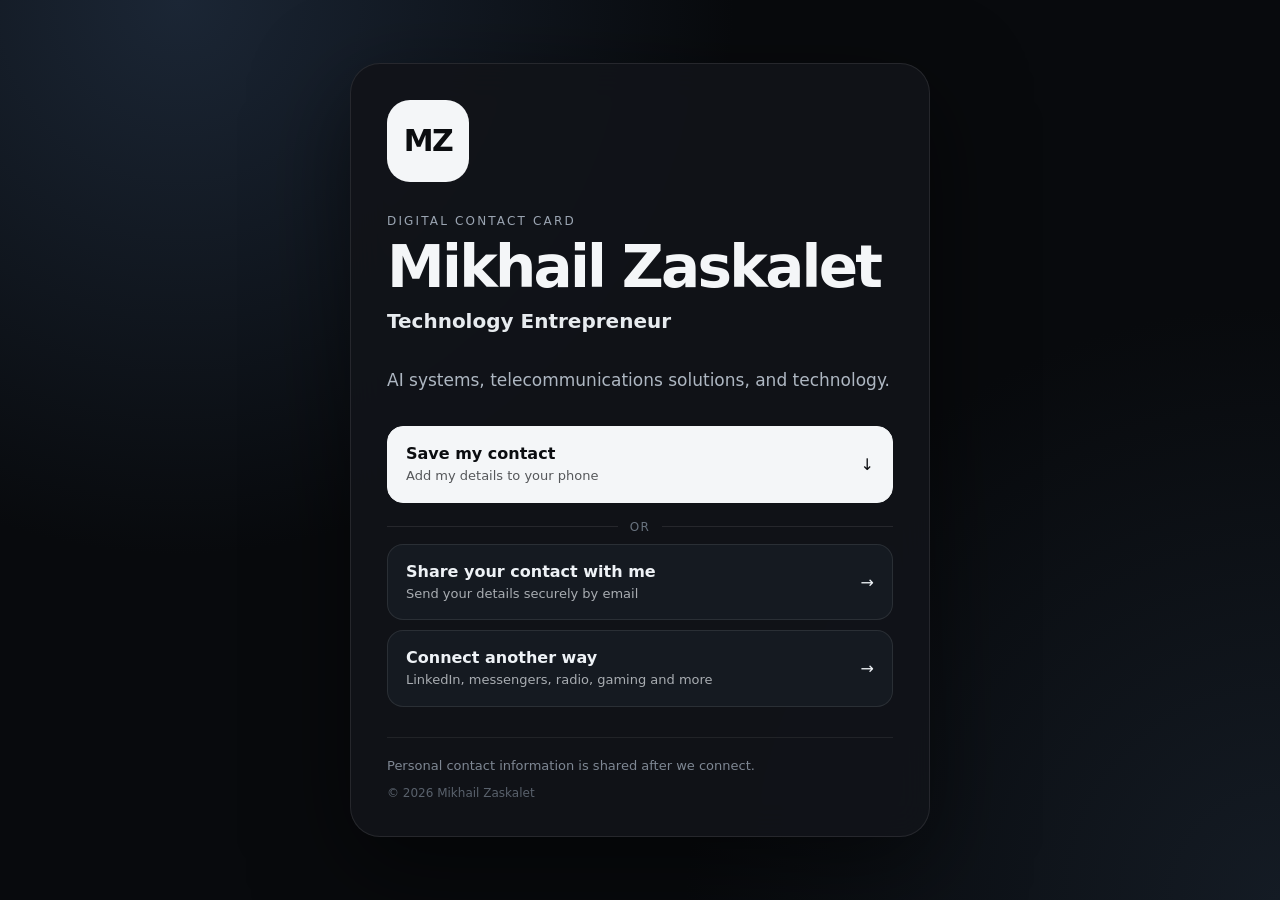
==== index.html @ ccc51192 "Add files via upload" ====
<!doctype html>
<html lang="en">
<head>
  <meta charset="utf-8">
  <meta name="viewport" content="width=device-width,initial-scale=1,viewport-fit=cover">
  <meta name="robots" content="noindex,nofollow,noarchive,nosnippet">
  <meta name="referrer" content="strict-origin-when-cross-origin">
  <meta name="theme-color" content="#080a0d">
  <title>Mikhail Zaskalet — Digital Contact Card</title>
  <meta name="description" content="Privacy-first digital contact card for Mikhail Zaskalet.">
  <link rel="icon" href="favicon.svg" type="image/svg+xml">
  <link rel="stylesheet" href="styles.css">
</head>
<body>
  <main class="shell">
    <section class="card" aria-labelledby="name">
      <header>
        <div class="logo" aria-hidden="true">MZ</div>
        <p class="eyebrow">DIGITAL CONTACT CARD</p>
        <h1 id="name">Mikhail Zaskalet</h1>
        <p class="role">Technology Entrepreneur</p>
        <p class="intro">AI systems, telecommunications solutions, and technology.</p>
      </header>

      <section id="homeScreen">
        <a class="primary-action" href="mikhail-zaskalet.vcf" download>
          <span>
            <strong>Save my contact</strong>
            <small>Add my details to your phone</small>
          </span>
          <span aria-hidden="true">↓</span>
        </a>

        <div class="divider"><span>or</span></div>

        <button id="shareButton" class="secondary-action" type="button">
          <span>
            <strong>Share your contact with me</strong>
            <small>Send your details securely by email</small>
          </span>
          <span aria-hidden="true">→</span>
        </button>

        <button id="connectButton" class="secondary-action" type="button">
          <span>
            <strong>Connect another way</strong>
            <small>LinkedIn, messengers, radio, gaming and more</small>
          </span>
          <span aria-hidden="true">→</span>
        </button>
      </section>

      <section id="shareScreen" class="hidden" aria-live="polite">
        <div class="section-heading">
          <div>
            <p class="kicker">SHARE YOUR CONTACT</p>
            <h2>Nice to meet you!</h2>
          </div>
          <button class="back-button" type="button" data-back aria-label="Back">←</button>
        </div>

        <form id="shareForm">
          <label>
            Name <span aria-hidden="true">*</span>
            <input name="name" type="text" autocomplete="name" required>
          </label>
          <label>
            Company / Organization
            <input name="company" type="text" autocomplete="organization">
          </label>
          <label>
            Email or messenger <span aria-hidden="true">*</span>
            <input name="contact" type="text" required>
          </label>
          <label>
            How do you know me?
            <select name="context">
              <option>Business</option>
              <option>Interests</option>
              <option>Amateur Radio</option>
              <option>Gaming</option>
              <option>Personal</option>
              <option>Other</option>
            </select>
          </label>
          <label>
            Message
            <textarea name="message" rows="4"></textarea>
          </label>
          <button class="form-submit" type="submit">Send</button>
        </form>

        <p class="form-note">The form opens your email app with a prepared message. Nothing is stored on this website.</p>
      </section>

      <section id="categoryScreen" class="hidden" aria-live="polite">
        <div class="section-heading">
          <div>
            <p class="kicker">CONNECT ANOTHER WAY</p>
            <h2>Choose a context</h2>
          </div>
          <button class="back-button" type="button" data-back aria-label="Back">←</button>
        </div>
        <div class="choices" role="group" aria-label="Choose a context">
          <button type="button" data-category="business">💼 <span>Business</span></button>
          <button type="button" data-category="interests">🎯 <span>Interests</span></button>
          <button type="button" data-category="radio">📡 <span>Amateur Radio</span></button>
          <button type="button" data-category="gaming">🎮 <span>Gaming</span></button>
          <button type="button" data-category="personal">🤝 <span>Personal</span></button>
          <button type="button" data-category="other">✉ <span>Other</span></button>
        </div>
      </section>

      <section id="contactScreen" class="hidden" aria-live="polite">
        <div class="section-heading">
          <div>
            <p id="categoryKicker" class="kicker"></p>
            <h2 id="categoryTitle">Connect</h2>
          </div>
          <button id="categoryBackButton" class="back-button" type="button" aria-label="Back">←</button>
        </div>
        <p id="categoryDescription" class="context-message"></p>
        <div id="identityFacts" class="facts hidden"></div>
        <div id="contactLinks" class="contact-links"></div>
      </section>

      <p class="privacy">Personal contact information is shared after we connect.</p>
      <footer>© 2026 Mikhail Zaskalet</footer>
    </section>
  </main>

  <script src="contacts.js"></script>
  <script src="script.js"></script>
</body>
</html>
---- styles.css ----
*{box-sizing:border-box}
:root{
  font-family:Inter,ui-sans-serif,system-ui,-apple-system,BlinkMacSystemFont,"Segoe UI",sans-serif;
  color-scheme:dark;
  --bg:#080a0d;--panel:rgba(17,20,25,.94);--panel2:#151a21;
  --text:#f4f6f8;--muted:#9ba5b2;--line:rgba(255,255,255,.09);
}
html{background:var(--bg)}
body{
  margin:0;min-height:100vh;color:var(--text);
  background:
    radial-gradient(circle at 14% 0%,#1b2635 0,transparent 39%),
    radial-gradient(circle at 100% 100%,#141b24 0,transparent 38%),
    var(--bg);
}
.shell{min-height:100vh;display:grid;place-items:center;padding:24px}
.card{
  width:min(100%,580px);padding:36px;border:1px solid var(--line);border-radius:30px;
  background:var(--panel);box-shadow:0 30px 95px rgba(0,0,0,.52);backdrop-filter:blur(18px)
}
.logo{
  width:82px;height:82px;border-radius:23px;display:grid;place-items:center;
  margin-bottom:32px;background:#f4f6f8;color:#0b0d10;font-size:30px;font-weight:880;letter-spacing:-.05em
}
.eyebrow,.kicker{margin:0 0 10px;color:var(--muted);font-size:12px;letter-spacing:.18em}
h1{margin:0;font-size:clamp(38px,8vw,58px);line-height:1.02;letter-spacing:-.047em}
.role{margin:12px 0 0;font-size:20px;font-weight:680;color:#e7ebef}
.intro{margin:34px 0 32px;color:#aeb7c2;font-size:17px;line-height:1.6}
h2{margin:0 0 15px;font-size:25px;letter-spacing:-.025em;color:#edf1f5}
button,a,input,textarea,select{font:inherit}
.primary-action,.secondary-action{
  width:100%;display:flex;align-items:center;justify-content:space-between;gap:18px;
  border-radius:16px;padding:17px 18px;text-decoration:none;transition:.18s ease;text-align:left
}
.primary-action{background:#f4f6f8;color:#0b0d10;border:1px solid #f4f6f8}
.secondary-action{margin-top:10px;background:var(--panel2);color:#eef2f6;border:1px solid var(--line);cursor:pointer}
.primary-action:hover,.secondary-action:hover{transform:translateY(-1px)}
.secondary-action:hover{background:#1b222c;border-color:rgba(255,255,255,.27)}
.primary-action strong,.secondary-action strong{display:block;font-size:16px}
.primary-action small,.secondary-action small{display:block;margin-top:4px;font-size:13px;color:inherit;opacity:.68;line-height:1.35}
.divider{display:flex;align-items:center;gap:12px;margin:17px 0 7px;color:#68727e;font-size:12px;text-transform:uppercase;letter-spacing:.12em}
.divider:before,.divider:after{content:"";height:1px;background:var(--line);flex:1}
.section-heading{display:flex;justify-content:space-between;align-items:flex-start;gap:20px}
.back-button{
  width:44px;height:44px;border-radius:50%;border:1px solid var(--line);background:var(--panel2);
  color:#eef2f6;cursor:pointer;font-size:21px
}
form{display:grid;gap:14px}
label{display:grid;gap:7px;color:#dfe5eb;font-size:14px}
input,textarea,select{
  width:100%;border:1px solid var(--line);background:#0f1318;color:#f3f6f9;border-radius:12px;
  padding:13px 14px;outline:none
}
input:focus,textarea:focus,select:focus{border-color:rgba(255,255,255,.35);box-shadow:0 0 0 3px rgba(255,255,255,.05)}
textarea{resize:vertical;min-height:105px}
.form-submit{
  border:0;border-radius:14px;padding:15px 16px;background:#f4f6f8;color:#0b0d10;font-weight:780;cursor:pointer
}
.form-note{margin:14px 0 0;color:#76808c;font-size:12px;line-height:1.5}
.choices{display:grid;grid-template-columns:1fr 1fr;gap:10px}
.choices button{
  display:flex;gap:10px;align-items:center;padding:15px 16px;border:1px solid var(--line);
  border-radius:14px;background:var(--panel2);color:#edf1f5;cursor:pointer;text-align:left;transition:.18s ease
}
.choices button:hover{transform:translateY(-1px);background:#1b222c;border-color:rgba(255,255,255,.27)}
.context-message{margin:0 0 18px;color:#b8c1cc;font-size:16px;line-height:1.55}
.facts{display:grid;gap:8px;margin:0 0 14px}
.fact{
  display:flex;justify-content:space-between;gap:20px;padding:13px 14px;border:1px solid var(--line);
  border-radius:13px;background:#10141a
}
.fact span:first-child{color:#8993a0}.fact span:last-child{font-weight:680;text-align:right}
.contact-links{display:grid;gap:10px}
.contact-link{
  display:flex;align-items:center;justify-content:space-between;gap:16px;padding:15px 16px;
  border:1px solid var(--line);border-radius:14px;background:var(--panel2);color:#edf1f5;text-decoration:none;transition:.18s ease
}
.contact-link:hover{transform:translateY(-1px);background:#1b222c;border-color:rgba(255,255,255,.27)}
.link-main{display:flex;align-items:center;gap:11px}.link-label{display:block;font-weight:680}.link-note{display:block;color:#88929e;font-size:13px;margin-top:2px}
.empty-state{padding:16px;border:1px dashed rgba(255,255,255,.14);border-radius:14px;color:#8c96a2;line-height:1.5}
.privacy{margin:30px 0 0;padding-top:18px;border-top:1px solid rgba(255,255,255,.07);color:#7e8793;font-size:13px;line-height:1.55}
footer{margin-top:10px;color:#59616c;font-size:12px}
.hidden{display:none!important}
@media(max-width:500px){
  .card{padding:24px;border-radius:23px}.choices{grid-template-columns:1fr}h1{font-size:42px}
  .logo{width:74px;height:74px;font-size:27px}.fact{align-items:flex-start;flex-direction:column;gap:4px}.fact span:last-child{text-align:left}
}
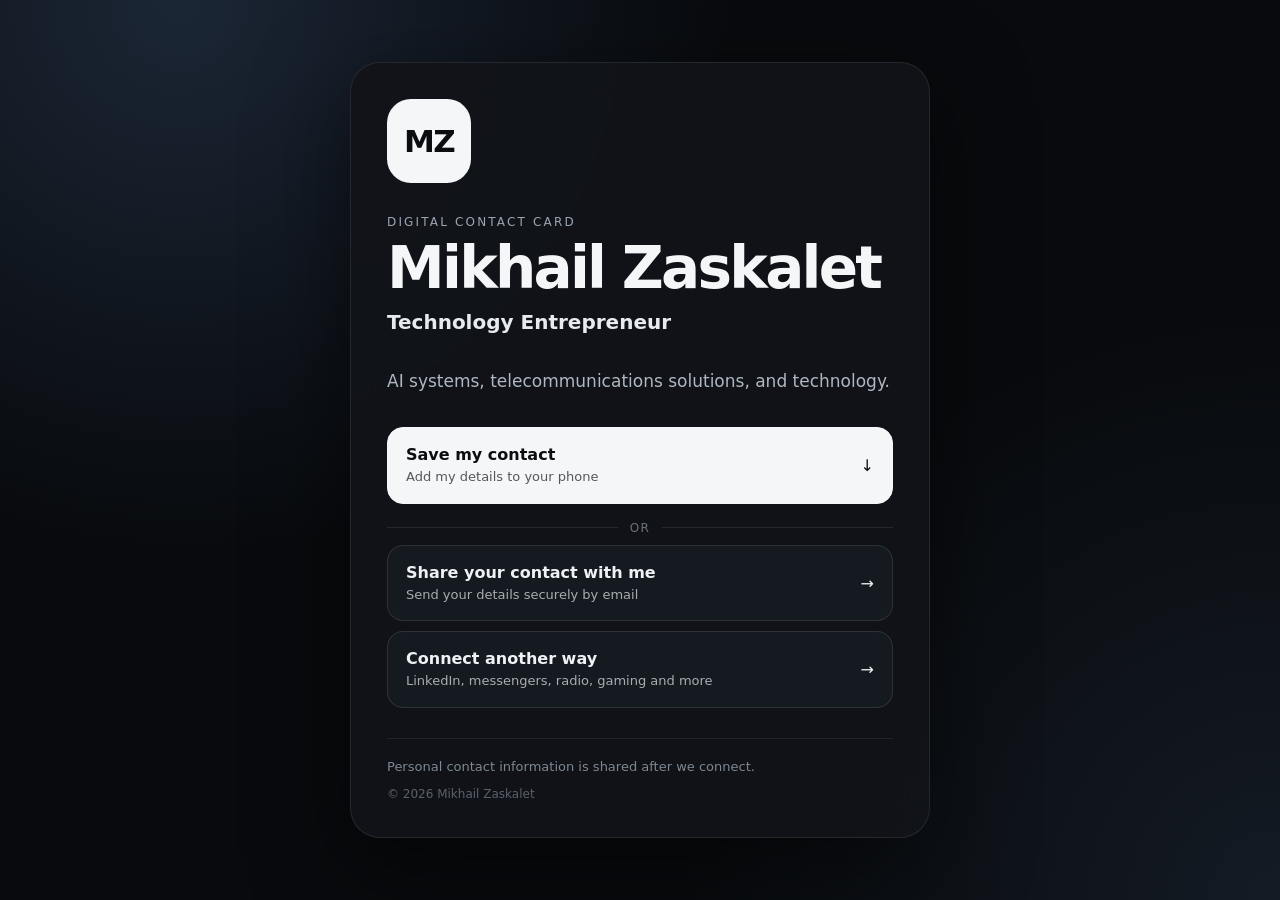
==== commit 1be782da: "Add files via upload" ====
--- a/index.html
+++ b/index.html
@@ -9,7 +9,7 @@
   <title>Mikhail Zaskalet — Digital Contact Card</title>
   <meta name="description" content="Privacy-first digital contact card for Mikhail Zaskalet.">
   <link rel="icon" href="favicon.svg" type="image/svg+xml">
-  <link rel="stylesheet" href="styles.css">
+  <link rel="stylesheet" href="styles-v6.css?v=6">
 </head>
 <body>
   <main class="shell">
@@ -130,6 +130,6 @@
   </main>
 
   <script src="contacts.js"></script>
-  <script src="script.js"></script>
+  <script src="script-v6.js?v=6"></script>
 </body>
 </html>
--- a/styles-v6.css
+++ b/styles-v6.css
@@ -0,0 +1,88 @@
+*{box-sizing:border-box}
+:root{
+  font-family:Inter,ui-sans-serif,system-ui,-apple-system,BlinkMacSystemFont,"Segoe UI",sans-serif;
+  color-scheme:dark;
+  --bg:#080a0d;--panel:rgba(17,20,25,.94);--panel2:#151a21;
+  --text:#f4f6f8;--muted:#9ba5b2;--line:rgba(255,255,255,.09);
+}
+html{background:var(--bg)}
+body{
+  margin:0;min-height:100vh;color:var(--text);
+  background:
+    radial-gradient(circle at 14% 0%,#1b2635 0,transparent 39%),
+    radial-gradient(circle at 100% 100%,#141b24 0,transparent 38%),
+    var(--bg);
+}
+.shell{min-height:100vh;display:grid;place-items:center;padding:24px}
+.card{
+  width:min(100%,580px);padding:36px;border:1px solid var(--line);border-radius:30px;
+  background:var(--panel);box-shadow:0 30px 95px rgba(0,0,0,.52);backdrop-filter:blur(18px)
+}
+.logo{width:84px;height:84px;border-radius:24px;display:grid;place-items:center;margin-bottom:32px;background:#f4f6f8;color:#0b0d10;font-size:31px;font-weight:900;letter-spacing:-.05em}
+.eyebrow,.kicker{margin:0 0 10px;color:var(--muted);font-size:12px;letter-spacing:.18em}
+h1{margin:0;font-size:clamp(38px,8vw,58px);line-height:1.02;letter-spacing:-.047em}
+.role{margin:12px 0 0;font-size:20px;font-weight:680;color:#e7ebef}
+.intro{margin:34px 0 32px;color:#aeb7c2;font-size:17px;line-height:1.6}
+h2{margin:0 0 15px;font-size:25px;letter-spacing:-.025em;color:#edf1f5}
+button,a,input,textarea,select{font:inherit}
+.primary-action,.secondary-action{
+  width:100%;display:flex;align-items:center;justify-content:space-between;gap:18px;
+  border-radius:16px;padding:17px 18px;text-decoration:none;transition:.18s ease;text-align:left
+}
+.primary-action{background:#f4f6f8;color:#0b0d10;border:1px solid #f4f6f8}
+.secondary-action{margin-top:10px;background:var(--panel2);color:#eef2f6;border:1px solid var(--line);cursor:pointer}
+.primary-action:hover,.secondary-action:hover{transform:translateY(-1px)}
+.secondary-action:hover{background:#1b222c;border-color:rgba(255,255,255,.27)}
+.primary-action strong,.secondary-action strong{display:block;font-size:16px}
+.primary-action small,.secondary-action small{display:block;margin-top:4px;font-size:13px;color:inherit;opacity:.68;line-height:1.35}
+.divider{display:flex;align-items:center;gap:12px;margin:17px 0 7px;color:#68727e;font-size:12px;text-transform:uppercase;letter-spacing:.12em}
+.divider:before,.divider:after{content:"";height:1px;background:var(--line);flex:1}
+.section-heading{display:flex;justify-content:space-between;align-items:flex-start;gap:20px}
+.back-button{
+  width:44px;height:44px;border-radius:50%;border:1px solid var(--line);background:var(--panel2);
+  color:#eef2f6;cursor:pointer;font-size:21px
+}
+form{display:grid;gap:14px}
+label{display:grid;gap:7px;color:#dfe5eb;font-size:14px}
+input,textarea,select{
+  width:100%;border:1px solid var(--line);background:#0f1318;color:#f3f6f9;border-radius:12px;
+  padding:13px 14px;outline:none
+}
+input:focus,textarea:focus,select:focus{border-color:rgba(255,255,255,.35);box-shadow:0 0 0 3px rgba(255,255,255,.05)}
+textarea{resize:vertical;min-height:105px}
+.form-submit{
+  border:0;border-radius:14px;padding:15px 16px;background:#f4f6f8;color:#0b0d10;font-weight:780;cursor:pointer
+}
+.form-note{margin:14px 0 0;color:#76808c;font-size:12px;line-height:1.5}
+.choices{display:grid;grid-template-columns:1fr 1fr;gap:10px}
+.choices button{
+  display:flex;gap:10px;align-items:center;padding:15px 16px;border:1px solid var(--line);
+  border-radius:14px;background:var(--panel2);color:#edf1f5;cursor:pointer;text-align:left;transition:.18s ease
+}
+.choices button:hover{transform:translateY(-1px);background:#1b222c;border-color:rgba(255,255,255,.27)}
+.context-message{margin:0 0 18px;color:#b8c1cc;font-size:16px;line-height:1.55}
+.facts{display:grid;gap:8px;margin:0 0 14px}
+.fact{
+  display:flex;justify-content:space-between;gap:20px;padding:13px 14px;border:1px solid var(--line);
+  border-radius:13px;background:#10141a
+}
+.fact span:first-child{color:#8993a0}.fact span:last-child{font-weight:680;text-align:right}
+.contact-links{display:grid;gap:10px}
+.contact-link{
+  display:flex;align-items:center;justify-content:space-between;gap:16px;padding:15px 16px;
+  border:1px solid var(--line);border-radius:14px;background:var(--panel2);color:#edf1f5;text-decoration:none;transition:.18s ease
+}
+.contact-link:hover{transform:translateY(-1px);background:#1b222c;border-color:rgba(255,255,255,.27)}
+.link-main{display:flex;align-items:center;gap:11px}.link-label{display:block;font-weight:680}.link-note{display:block;color:#88929e;font-size:13px;margin-top:2px}
+.empty-state{padding:16px;border:1px dashed rgba(255,255,255,.14);border-radius:14px;color:#8c96a2;line-height:1.5}
+.privacy{margin:30px 0 0;padding-top:18px;border-top:1px solid rgba(255,255,255,.07);color:#7e8793;font-size:13px;line-height:1.55}
+footer{margin-top:10px;color:#59616c;font-size:12px}
+.hidden{display:none!important}
+@media(max-width:500px){
+  .card{padding:24px;border-radius:23px}.choices{grid-template-columns:1fr}h1{font-size:42px}
+  .logo{width:74px;height:74px;font-size:27px}.fact{align-items:flex-start;flex-direction:column;gap:4px}.fact span:last-child{text-align:left}
+}
+
+.primary-action{background:#f4f6f8!important;color:#0b0d10!important;border:1px solid #f4f6f8!important;text-decoration:none!important}
+.secondary-action{background:#151a21!important;color:#eef2f6!important;border:1px solid rgba(255,255,255,.10)!important}
+.primary-action strong,.primary-action small,.secondary-action strong,.secondary-action small{color:inherit!important}
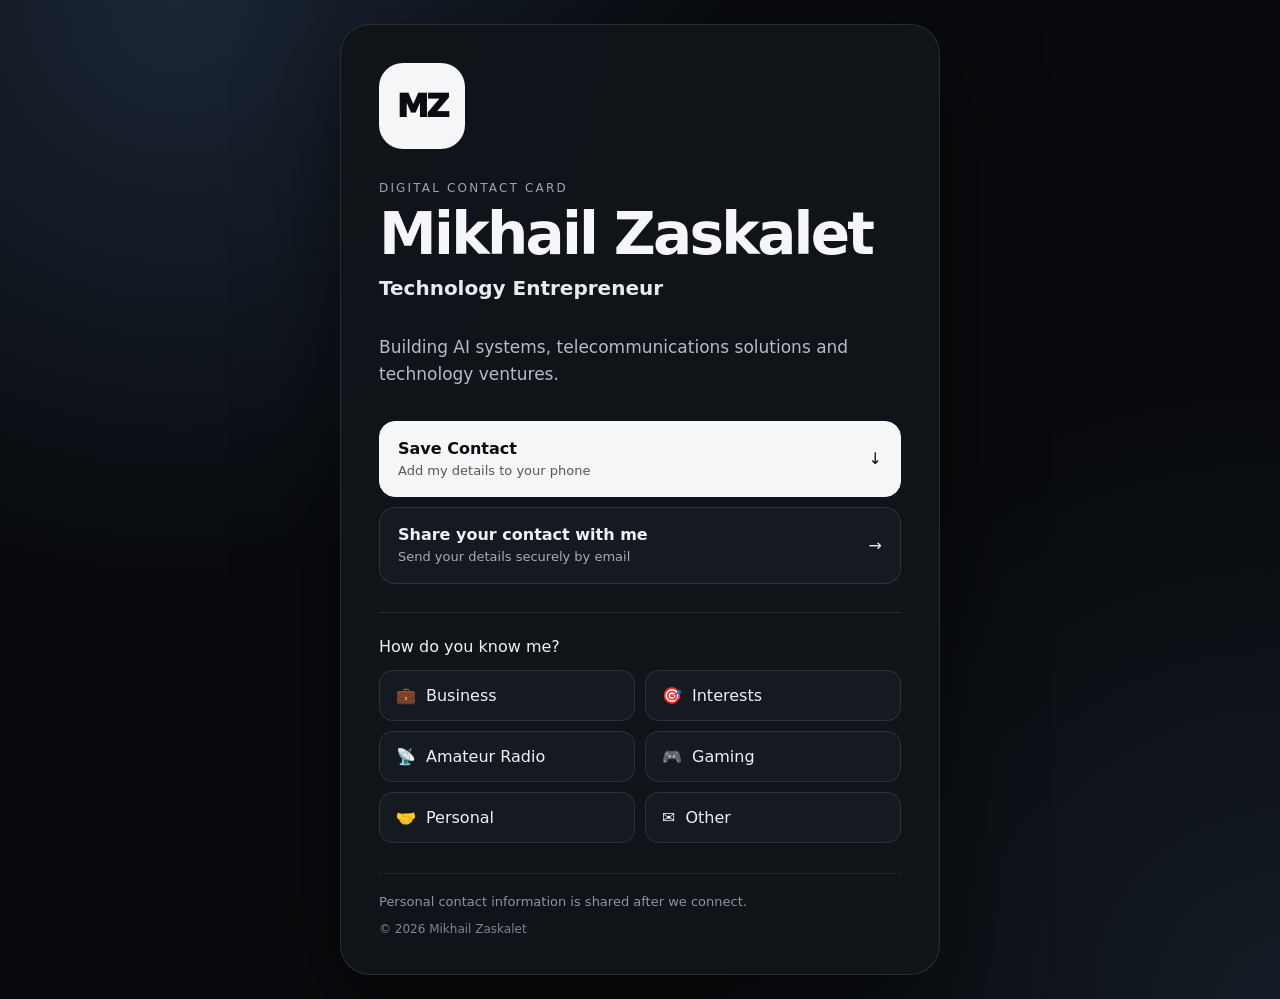
==== commit 5c15cd55: "Add files via upload" ====
--- a/index.html
+++ b/index.html
@@ -9,7 +9,106 @@
   <title>Mikhail Zaskalet — Digital Contact Card</title>
   <meta name="description" content="Privacy-first digital contact card for Mikhail Zaskalet.">
   <link rel="icon" href="favicon.svg" type="image/svg+xml">
-  <link rel="stylesheet" href="styles-v6.css?v=6">
+  <style>
+    *{box-sizing:border-box}
+    :root{
+      font-family:Inter,ui-sans-serif,system-ui,-apple-system,BlinkMacSystemFont,"Segoe UI",sans-serif;
+      color-scheme:dark;
+      --bg:#080a0d;--panel:rgba(17,20,25,.96);--panel2:#151a21;
+      --text:#f4f6f8;--muted:#9ba5b2;--line:rgba(255,255,255,.10)
+    }
+    html{background:var(--bg)}
+    body{
+      margin:0;min-height:100vh;color:var(--text);
+      background:
+        radial-gradient(circle at 14% 0%,#1b2635 0,transparent 39%),
+        radial-gradient(circle at 100% 100%,#141b24 0,transparent 38%),
+        var(--bg)
+    }
+    .shell{min-height:100vh;display:grid;place-items:center;padding:24px}
+    .card{
+      width:min(100%,600px);padding:38px;border:1px solid var(--line);border-radius:30px;
+      background:var(--panel);box-shadow:0 30px 95px rgba(0,0,0,.52)
+    }
+    .logo{
+      width:86px;height:86px;border-radius:24px;display:grid;place-items:center;
+      margin-bottom:32px;background:#f4f6f8;color:#0b0d10;font-size:32px;font-weight:950;letter-spacing:-.07em
+    }
+    .eyebrow,.kicker{margin:0 0 10px;color:var(--muted);font-size:12px;letter-spacing:.18em}
+    h1{margin:0;font-size:clamp(38px,8vw,58px);line-height:1.02;letter-spacing:-.047em}
+    .role{margin:12px 0 0;font-size:20px;font-weight:700;color:#e7ebef}
+    .intro{margin:34px 0 32px;color:#b3bcc7;font-size:17px;line-height:1.6}
+    h2{margin:0 0 15px;font-size:24px;letter-spacing:-.025em;color:#edf1f5}
+    button,a,input,textarea,select{font:inherit}
+
+    .primary-action,.secondary-action{
+      width:100%;display:flex;align-items:center;justify-content:space-between;gap:18px;
+      border-radius:16px;padding:17px 18px;text-decoration:none;transition:.18s ease;text-align:left
+    }
+    .primary-action{
+      background:#f4f6f8!important;color:#0b0d10!important;border:1px solid #f4f6f8!important
+    }
+    .secondary-action{
+      margin-top:10px;background:#151a21!important;color:#eef2f6!important;
+      border:1px solid var(--line)!important;cursor:pointer
+    }
+    .primary-action:hover,.secondary-action:hover{transform:translateY(-1px)}
+    .secondary-action:hover{background:#1b222c!important;border-color:rgba(255,255,255,.27)!important}
+    .primary-action strong,.secondary-action strong{display:block;font-size:16px;color:inherit}
+    .primary-action small,.secondary-action small{display:block;margin-top:4px;font-size:13px;color:inherit;opacity:.68;line-height:1.35}
+
+    .context-block{margin-top:28px;padding-top:24px;border-top:1px solid var(--line)}
+    .context-title{margin:0 0 14px;font-size:16px;color:#edf1f5}
+    .choices{display:grid;grid-template-columns:1fr 1fr;gap:10px}
+    .choices button{
+      display:flex;gap:10px;align-items:center;padding:15px 16px;border:1px solid var(--line)!important;
+      border-radius:14px;background:#151a21!important;color:#edf1f5!important;cursor:pointer;text-align:left;transition:.18s ease
+    }
+    .choices button:hover{transform:translateY(-1px);background:#1b222c!important;border-color:rgba(255,255,255,.27)!important}
+
+    .section-heading{display:flex;justify-content:space-between;align-items:flex-start;gap:20px}
+    .back-button{
+      width:44px;height:44px;border-radius:50%;border:1px solid var(--line)!important;background:#151a21!important;
+      color:#eef2f6!important;cursor:pointer;font-size:21px
+    }
+    form{display:grid;gap:14px}
+    label{display:grid;gap:7px;color:#dfe5eb;font-size:14px}
+    input,textarea,select{
+      width:100%;border:1px solid var(--line);background:#0f1318;color:#f3f6f9;border-radius:12px;
+      padding:13px 14px;outline:none
+    }
+    input:focus,textarea:focus,select:focus{border-color:rgba(255,255,255,.35);box-shadow:0 0 0 3px rgba(255,255,255,.05)}
+    textarea{resize:vertical;min-height:105px}
+    .form-submit{
+      border:0!important;border-radius:14px;padding:15px 16px;background:#f4f6f8!important;
+      color:#0b0d10!important;font-weight:800;cursor:pointer
+    }
+    .form-note{margin:14px 0 0;color:#76808c;font-size:12px;line-height:1.5}
+    .context-message{margin:0 0 18px;color:#b8c1cc;font-size:16px;line-height:1.55}
+    .facts{display:grid;gap:8px;margin:0 0 14px}
+    .fact{
+      display:flex;justify-content:space-between;gap:20px;padding:13px 14px;border:1px solid var(--line);
+      border-radius:13px;background:#10141a
+    }
+    .fact span:first-child{color:#8993a0}.fact span:last-child{font-weight:700;text-align:right}
+    .contact-links{display:grid;gap:10px}
+    .contact-link{
+      display:flex;align-items:center;justify-content:space-between;gap:16px;padding:15px 16px;
+      border:1px solid var(--line);border-radius:14px;background:#151a21;color:#edf1f5;text-decoration:none;transition:.18s ease
+    }
+    .contact-link:hover{transform:translateY(-1px);background:#1b222c;border-color:rgba(255,255,255,.27)}
+    .link-main{display:flex;align-items:center;gap:11px}.link-label{display:block;font-weight:700}
+    .link-note{display:block;color:#88929e;font-size:13px;margin-top:2px}
+    .empty-state{padding:16px;border:1px dashed rgba(255,255,255,.14);border-radius:14px;color:#8c96a2;line-height:1.5}
+    .privacy{margin:30px 0 0;padding-top:18px;border-top:1px solid rgba(255,255,255,.07);color:#8c96a2;font-size:13px;line-height:1.55}
+    footer{margin-top:10px;color:#7c8692;font-size:12px}
+    .hidden{display:none!important}
+
+    @media(max-width:500px){
+      .card{padding:24px;border-radius:23px}.choices{grid-template-columns:1fr}h1{font-size:42px}
+      .logo{width:78px;height:78px;font-size:29px}.fact{align-items:flex-start;flex-direction:column;gap:4px}.fact span:last-child{text-align:left}
+    }
+  </style>
 </head>
 <body>
   <main class="shell">
@@ -19,105 +118,59 @@
         <p class="eyebrow">DIGITAL CONTACT CARD</p>
         <h1 id="name">Mikhail Zaskalet</h1>
         <p class="role">Technology Entrepreneur</p>
-        <p class="intro">AI systems, telecommunications solutions, and technology.</p>
+        <p class="intro">Building AI systems, telecommunications solutions and technology ventures.</p>
       </header>
 
       <section id="homeScreen">
-        <a class="primary-action" href="mikhail-zaskalet.vcf" download>
-          <span>
-            <strong>Save my contact</strong>
-            <small>Add my details to your phone</small>
-          </span>
+        <a class="primary-action" id="saveContactButton" href="mikhail-zaskalet.vcf" download>
+          <span><strong>Save Contact</strong><small>Add my details to your phone</small></span>
           <span aria-hidden="true">↓</span>
         </a>
 
-        <div class="divider"><span>or</span></div>
-
         <button id="shareButton" class="secondary-action" type="button">
-          <span>
-            <strong>Share your contact with me</strong>
-            <small>Send your details securely by email</small>
-          </span>
+          <span><strong>Share your contact with me</strong><small>Send your details securely by email</small></span>
           <span aria-hidden="true">→</span>
         </button>
 
-        <button id="connectButton" class="secondary-action" type="button">
-          <span>
-            <strong>Connect another way</strong>
-            <small>LinkedIn, messengers, radio, gaming and more</small>
-          </span>
-          <span aria-hidden="true">→</span>
-        </button>
+        <div class="context-block">
+          <p class="context-title">How do you know me?</p>
+          <div class="choices" role="group" aria-label="How do you know me?">
+            <button type="button" data-category="business">💼 <span>Business</span></button>
+            <button type="button" data-category="interests">🎯 <span>Interests</span></button>
+            <button type="button" data-category="radio">📡 <span>Amateur Radio</span></button>
+            <button type="button" data-category="gaming">🎮 <span>Gaming</span></button>
+            <button type="button" data-category="personal">🤝 <span>Personal</span></button>
+            <button type="button" data-category="other">✉ <span>Other</span></button>
+          </div>
+        </div>
       </section>
 
       <section id="shareScreen" class="hidden" aria-live="polite">
         <div class="section-heading">
-          <div>
-            <p class="kicker">SHARE YOUR CONTACT</p>
-            <h2>Nice to meet you!</h2>
-          </div>
+          <div><p class="kicker">SHARE YOUR CONTACT</p><h2>Nice to meet you!</h2></div>
           <button class="back-button" type="button" data-back aria-label="Back">←</button>
         </div>
 
         <form id="shareForm">
-          <label>
-            Name <span aria-hidden="true">*</span>
-            <input name="name" type="text" autocomplete="name" required>
-          </label>
-          <label>
-            Company / Organization
-            <input name="company" type="text" autocomplete="organization">
-          </label>
-          <label>
-            Email or messenger <span aria-hidden="true">*</span>
-            <input name="contact" type="text" required>
-          </label>
-          <label>
-            How do you know me?
+          <label>Name *<input name="name" type="text" autocomplete="name" required></label>
+          <label>Company / Organization<input name="company" type="text" autocomplete="organization"></label>
+          <label>Email or messenger *<input name="contact" type="text" required></label>
+          <label>How do you know me?
             <select name="context">
-              <option>Business</option>
-              <option>Interests</option>
-              <option>Amateur Radio</option>
-              <option>Gaming</option>
-              <option>Personal</option>
-              <option>Other</option>
+              <option>Business</option><option>Interests</option><option>Amateur Radio</option>
+              <option>Gaming</option><option>Personal</option><option>Other</option>
             </select>
           </label>
-          <label>
-            Message
-            <textarea name="message" rows="4"></textarea>
-          </label>
+          <label>Message<textarea name="message" rows="4"></textarea></label>
           <button class="form-submit" type="submit">Send</button>
         </form>
-
         <p class="form-note">The form opens your email app with a prepared message. Nothing is stored on this website.</p>
       </section>
 
-      <section id="categoryScreen" class="hidden" aria-live="polite">
-        <div class="section-heading">
-          <div>
-            <p class="kicker">CONNECT ANOTHER WAY</p>
-            <h2>Choose a context</h2>
-          </div>
-          <button class="back-button" type="button" data-back aria-label="Back">←</button>
-        </div>
-        <div class="choices" role="group" aria-label="Choose a context">
-          <button type="button" data-category="business">💼 <span>Business</span></button>
-          <button type="button" data-category="interests">🎯 <span>Interests</span></button>
-          <button type="button" data-category="radio">📡 <span>Amateur Radio</span></button>
-          <button type="button" data-category="gaming">🎮 <span>Gaming</span></button>
-          <button type="button" data-category="personal">🤝 <span>Personal</span></button>
-          <button type="button" data-category="other">✉ <span>Other</span></button>
-        </div>
-      </section>
-
       <section id="contactScreen" class="hidden" aria-live="polite">
         <div class="section-heading">
-          <div>
-            <p id="categoryKicker" class="kicker"></p>
-            <h2 id="categoryTitle">Connect</h2>
-          </div>
-          <button id="categoryBackButton" class="back-button" type="button" aria-label="Back">←</button>
+          <div><p id="categoryKicker" class="kicker"></p><h2 id="categoryTitle">Connect</h2></div>
+          <button class="back-button" type="button" data-back aria-label="Back">←</button>
         </div>
         <p id="categoryDescription" class="context-message"></p>
         <div id="identityFacts" class="facts hidden"></div>
@@ -129,7 +182,111 @@
     </section>
   </main>
 
-  <script src="contacts.js"></script>
-  <script src="script-v6.js?v=6"></script>
+  <script src="contacts-v7.js"></script>
+  <script>
+    const C = window.ZASKALET_CONTACTS || {};
+    const home = document.getElementById("homeScreen");
+    const share = document.getElementById("shareScreen");
+    const contact = document.getElementById("contactScreen");
+
+    function showScreen(name){
+      home.classList.toggle("hidden", name !== "home");
+      share.classList.toggle("hidden", name !== "share");
+      contact.classList.toggle("hidden", name !== "contact");
+      window.scrollTo({top:0,behavior:"smooth"});
+    }
+
+    document.getElementById("shareButton").addEventListener("click",()=>showScreen("share"));
+    document.querySelectorAll("[data-back]").forEach(b=>b.addEventListener("click",()=>showScreen("home")));
+
+    document.getElementById("shareForm").addEventListener("submit",event=>{
+      event.preventDefault();
+      const data=new FormData(event.currentTarget);
+      const subject=`New contact — ${data.get("context")||"Other"}`;
+      const body=[
+        `Name: ${data.get("name")||""}`,
+        `Company / Organization: ${data.get("company")||""}`,
+        `Email or messenger: ${data.get("contact")||""}`,
+        `Context: ${data.get("context")||""}`,
+        "",
+        "Message:",
+        `${data.get("message")||""}`
+      ].join("\n");
+      window.location.href=`mailto:${C.email||"m@zaskalet.com"}?subject=${encodeURIComponent(subject)}&body=${encodeURIComponent(body)}`;
+    });
+
+    const categories={
+      business:{kicker:"BUSINESS",title:"Professional contact",description:"For business, partnerships, projects, and professional conversations.",facts:[],links:[
+        {icon:"in",label:"LinkedIn",note:"Professional profile",href:C.linkedin},
+        {icon:"✉",label:"Email",note:C.email||"",href:C.email?`mailto:${C.email}`:""},
+        {icon:"◉",label:"WhatsApp",note:"Direct message",href:C.whatsapp}
+      ]},
+      interests:{kicker:"INTERESTS",title:"Shared interests",description:"For technology, AI, engineering, and other shared interests.",facts:[],links:[
+        {icon:"◈",label:"Discord",note:"Connect on Discord",href:C.discord},
+        {icon:"✉",label:"Email",note:C.email||"",href:C.email?`mailto:${C.email}`:""}
+      ]},
+      radio:{kicker:"AMATEUR RADIO",title:"On the air",description:"For amateur radio contacts and radio-related conversations.",facts:[{label:"Callsign",value:C.callsign}],links:[
+        {icon:"◉",label:"QRZ.com",note:C.callsign||"",href:C.qrz},
+        {icon:"✉",label:"Email",note:C.email||"",href:C.email?`mailto:${C.email}`:""}
+      ]},
+      gaming:{kicker:"GAMING",title:"Gaming contact",description:"For PUBG, esports, gaming communities, and related projects.",facts:[{label:"Nickname",value:C.gamingNickname}],links:[
+        {icon:"◈",label:"Discord",note:"Connect on Discord",href:C.discord},
+        {icon:"✉",label:"Email",note:C.email||"",href:C.email?`mailto:${C.email}`:""}
+      ]},
+      personal:{kicker:"PERSONAL",title:"Stay in touch",description:"For friends and personal connections.",facts:[],links:[
+        {icon:"◎",label:"Instagram",note:"Social profile",href:C.instagram},
+        {icon:"f",label:"Facebook",note:"Social profile",href:C.facebook},
+        {icon:"◉",label:"WhatsApp",note:"Direct message",href:C.whatsapp},
+        {icon:"➤",label:"Telegram",note:"@Mikhail_nnn",href:C.telegram}
+      ]},
+      other:{kicker:"OTHER",title:"Get in touch",description:"For anything that does not fit the categories above.",facts:[],links:[
+        {icon:"✉",label:"Email",note:C.email||"",href:C.email?`mailto:${C.email}`:""}
+      ]}
+    };
+
+    const kicker=document.getElementById("categoryKicker");
+    const title=document.getElementById("categoryTitle");
+    const description=document.getElementById("categoryDescription");
+    const facts=document.getElementById("identityFacts");
+    const links=document.getElementById("contactLinks");
+
+    function setLink(a,href){
+      a.href=href;
+      if(!href.startsWith("mailto:")){a.target="_blank";a.rel="noopener noreferrer"}
+    }
+
+    function openCategory(key){
+      const c=categories[key]; if(!c)return;
+      kicker.textContent=c.kicker; title.textContent=c.title; description.textContent=c.description;
+      facts.innerHTML="";
+      const vf=(c.facts||[]).filter(i=>i.value);
+      facts.classList.toggle("hidden",vf.length===0);
+      vf.forEach(i=>{
+        const row=document.createElement("div");
+        row.className="fact";
+        row.innerHTML=`<span>${i.label}</span><span>${i.value}</span>`;
+        facts.appendChild(row)
+      });
+      links.innerHTML="";
+      const vl=(c.links||[]).filter(i=>i.href);
+      if(vl.length===0){
+        const e=document.createElement("div");
+        e.className="empty-state";
+        e.textContent="Contact links for this section will be added shortly.";
+        links.appendChild(e)
+      }else{
+        vl.forEach(i=>{
+          const a=document.createElement("a");
+          a.className="contact-link";
+          setLink(a,i.href);
+          a.innerHTML=`<span class="link-main"><span>${i.icon}</span><span><span class="link-label">${i.label}</span><span class="link-note">${i.note||""}</span></span></span><span>↗</span>`;
+          links.appendChild(a)
+        })
+      }
+      showScreen("contact")
+    }
+
+    document.querySelectorAll("[data-category]").forEach(b=>b.addEventListener("click",()=>openCategory(b.dataset.category)));
+  </script>
 </body>
 </html>
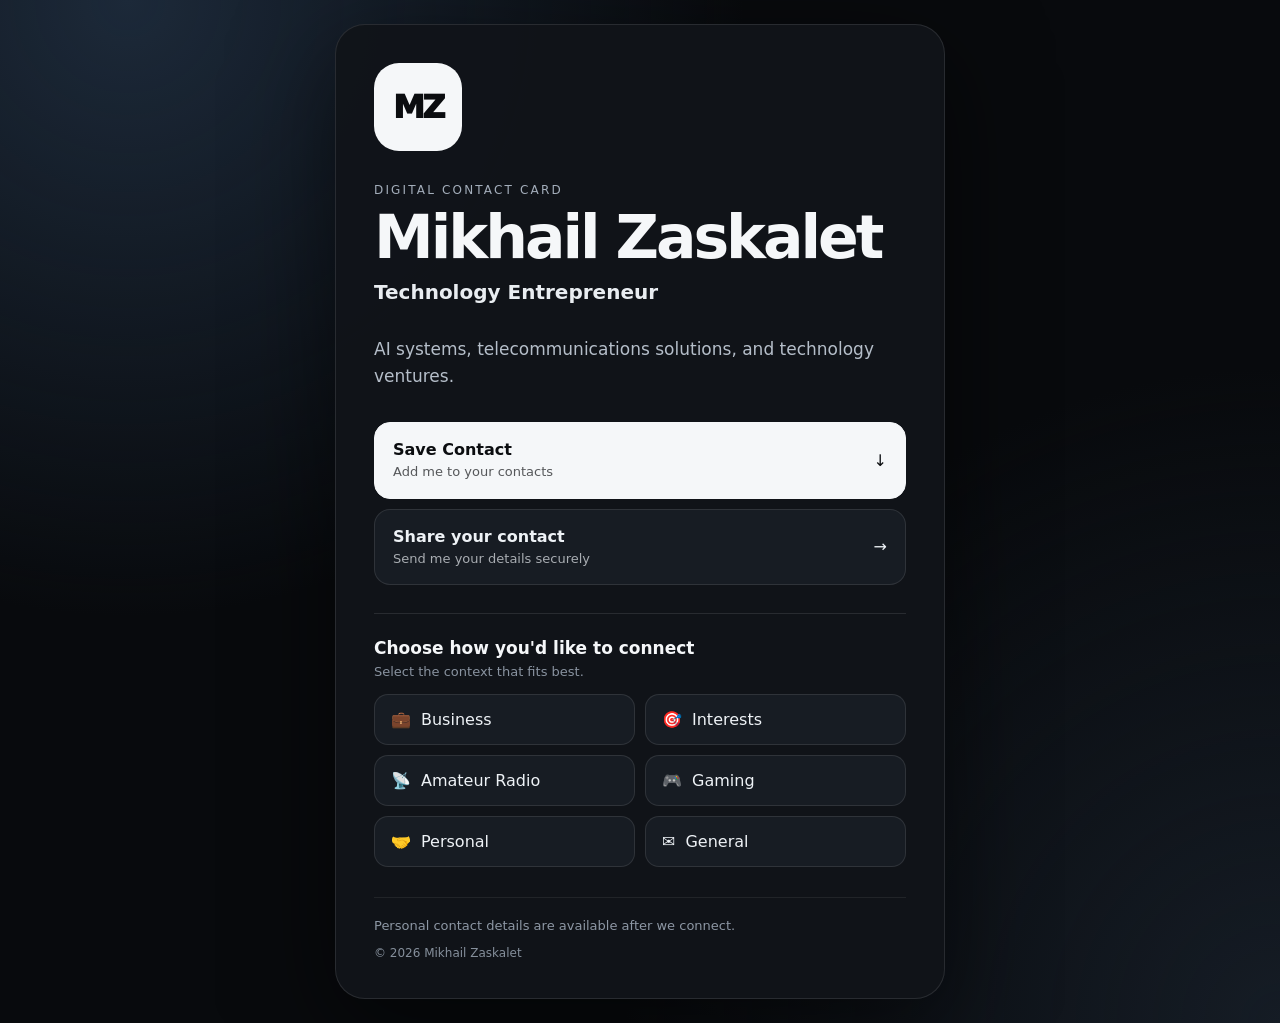
==== commit f09628f2: "Add files via upload" ====
--- a/index.html
+++ b/index.html
@@ -14,279 +14,300 @@
     :root{
       font-family:Inter,ui-sans-serif,system-ui,-apple-system,BlinkMacSystemFont,"Segoe UI",sans-serif;
       color-scheme:dark;
-      --bg:#080a0d;--panel:rgba(17,20,25,.96);--panel2:#151a21;
-      --text:#f4f6f8;--muted:#9ba5b2;--line:rgba(255,255,255,.10)
+      --bg:#080a0d;--panel:#111419;--panel2:#171c23;--text:#f5f7f9;
+      --muted:#9ba5b2;--line:rgba(255,255,255,.10);--accent:#f5f7f9
     }
     html{background:var(--bg)}
     body{
       margin:0;min-height:100vh;color:var(--text);
       background:
-        radial-gradient(circle at 14% 0%,#1b2635 0,transparent 39%),
-        radial-gradient(circle at 100% 100%,#141b24 0,transparent 38%),
+        radial-gradient(circle at 10% 0%,#1c2939 0,transparent 40%),
+        radial-gradient(circle at 100% 100%,#151c25 0,transparent 40%),
         var(--bg)
     }
+    body.modal-open{overflow:hidden}
     .shell{min-height:100vh;display:grid;place-items:center;padding:24px}
     .card{
-      width:min(100%,600px);padding:38px;border:1px solid var(--line);border-radius:30px;
-      background:var(--panel);box-shadow:0 30px 95px rgba(0,0,0,.52)
+      width:min(100%,610px);padding:38px;border:1px solid var(--line);border-radius:30px;
+      background:rgba(17,20,25,.97);box-shadow:0 30px 100px rgba(0,0,0,.55)
     }
     .logo{
-      width:86px;height:86px;border-radius:24px;display:grid;place-items:center;
-      margin-bottom:32px;background:#f4f6f8;color:#0b0d10;font-size:32px;font-weight:950;letter-spacing:-.07em
-    }
-    .eyebrow,.kicker{margin:0 0 10px;color:var(--muted);font-size:12px;letter-spacing:.18em}
-    h1{margin:0;font-size:clamp(38px,8vw,58px);line-height:1.02;letter-spacing:-.047em}
-    .role{margin:12px 0 0;font-size:20px;font-weight:700;color:#e7ebef}
-    .intro{margin:34px 0 32px;color:#b3bcc7;font-size:17px;line-height:1.6}
-    h2{margin:0 0 15px;font-size:24px;letter-spacing:-.025em;color:#edf1f5}
+      width:88px;height:88px;border-radius:25px;display:grid;place-items:center;
+      margin-bottom:32px;background:#f5f7f9;color:#0b0d10;font-size:32px;font-weight:950;letter-spacing:-.075em
+    }
+    .eyebrow{margin:0 0 10px;color:#a3adba;font-size:12px;letter-spacing:.18em}
+    h1{margin:0;font-size:clamp(40px,8vw,60px);line-height:1.01;letter-spacing:-.05em}
+    .role{margin:12px 0 0;font-size:20px;font-weight:720;color:#e9edf1}
+    .intro{margin:32px 0;color:#b5bec9;font-size:17px;line-height:1.6}
     button,a,input,textarea,select{font:inherit}
 
-    .primary-action,.secondary-action{
+    .action{
       width:100%;display:flex;align-items:center;justify-content:space-between;gap:18px;
-      border-radius:16px;padding:17px 18px;text-decoration:none;transition:.18s ease;text-align:left
-    }
-    .primary-action{
-      background:#f4f6f8!important;color:#0b0d10!important;border:1px solid #f4f6f8!important
-    }
-    .secondary-action{
-      margin-top:10px;background:#151a21!important;color:#eef2f6!important;
-      border:1px solid var(--line)!important;cursor:pointer
-    }
-    .primary-action:hover,.secondary-action:hover{transform:translateY(-1px)}
-    .secondary-action:hover{background:#1b222c!important;border-color:rgba(255,255,255,.27)!important}
-    .primary-action strong,.secondary-action strong{display:block;font-size:16px;color:inherit}
-    .primary-action small,.secondary-action small{display:block;margin-top:4px;font-size:13px;color:inherit;opacity:.68;line-height:1.35}
-
-    .context-block{margin-top:28px;padding-top:24px;border-top:1px solid var(--line)}
-    .context-title{margin:0 0 14px;font-size:16px;color:#edf1f5}
-    .choices{display:grid;grid-template-columns:1fr 1fr;gap:10px}
-    .choices button{
-      display:flex;gap:10px;align-items:center;padding:15px 16px;border:1px solid var(--line)!important;
-      border-radius:14px;background:#151a21!important;color:#edf1f5!important;cursor:pointer;text-align:left;transition:.18s ease
-    }
-    .choices button:hover{transform:translateY(-1px);background:#1b222c!important;border-color:rgba(255,255,255,.27)!important}
-
-    .section-heading{display:flex;justify-content:space-between;align-items:flex-start;gap:20px}
-    .back-button{
-      width:44px;height:44px;border-radius:50%;border:1px solid var(--line)!important;background:#151a21!important;
-      color:#eef2f6!important;cursor:pointer;font-size:21px
-    }
+      border-radius:16px;padding:17px 18px;text-decoration:none;text-align:left;transition:.16s ease
+    }
+    .action:hover{transform:translateY(-1px)}
+    .action.primary{background:#f5f7f9;color:#0b0d10;border:1px solid #f5f7f9}
+    .action.secondary{margin-top:10px;background:#171c23;color:#eef2f6;border:1px solid var(--line);cursor:pointer}
+    .action.secondary:hover{background:#1c232d;border-color:rgba(255,255,255,.26)}
+    .action strong{display:block;font-size:16px}.action small{display:block;margin-top:4px;font-size:13px;opacity:.68;line-height:1.35}
+
+    .connect{margin-top:28px;padding-top:24px;border-top:1px solid var(--line)}
+    .connect h2{margin:0 0 6px;font-size:17px}
+    .connect p{margin:0 0 15px;color:#8993a0;font-size:13px}
+    .grid{display:grid;grid-template-columns:1fr 1fr;gap:10px}
+    .tile{
+      display:flex;align-items:center;gap:10px;padding:15px 16px;border:1px solid var(--line);
+      border-radius:14px;background:#171c23;color:#eef2f6;cursor:pointer;text-align:left;transition:.16s ease
+    }
+    .tile:hover{transform:translateY(-1px);background:#1c232d;border-color:rgba(255,255,255,.26)}
+
+    .privacy{margin:30px 0 0;padding-top:18px;border-top:1px solid rgba(255,255,255,.07);color:#8d97a4;font-size:13px;line-height:1.55}
+    footer{margin-top:10px;color:#858f9b;font-size:12px}
+
+    .backdrop{
+      position:fixed;inset:0;display:none;align-items:flex-end;justify-content:center;padding:16px;
+      background:rgba(0,0,0,.58);backdrop-filter:blur(7px);z-index:20
+    }
+    .backdrop.open{display:flex}
+    .sheet{
+      width:min(100%,610px);max-height:min(82vh,760px);overflow:auto;padding:22px;border-radius:26px 26px 22px 22px;
+      background:#12161c;border:1px solid rgba(255,255,255,.12);box-shadow:0 28px 90px rgba(0,0,0,.62);
+      transform:translateY(18px);opacity:0;animation:rise .18s ease forwards
+    }
+    @keyframes rise{to{transform:translateY(0);opacity:1}}
+    .grabber{width:44px;height:4px;border-radius:99px;background:#48515d;margin:0 auto 18px}
+    .sheet-head{display:flex;justify-content:space-between;align-items:flex-start;gap:16px}
+    .kicker{margin:0 0 8px;color:#9ca6b3;font-size:11px;letter-spacing:.17em}
+    .sheet h2{margin:0;font-size:26px;letter-spacing:-.03em}
+    .sheet .desc{margin:12px 0 18px;color:#aeb7c2;line-height:1.55}
+    .close{
+      width:42px;height:42px;border:1px solid var(--line);border-radius:50%;background:#1a2028;color:#eef2f6;cursor:pointer
+    }
+    .links{display:grid;gap:10px}
+    .link{
+      display:flex;align-items:center;justify-content:space-between;gap:14px;padding:15px 16px;
+      border:1px solid var(--line);border-radius:14px;background:#181e26;color:#eef2f6;text-decoration:none
+    }
+    .link:hover{background:#1d252f;border-color:rgba(255,255,255,.26)}
+    .link-main{display:flex;align-items:center;gap:11px}.label{display:block;font-weight:720}.note{display:block;color:#8d97a4;font-size:13px;margin-top:2px}
+    .fact{display:flex;justify-content:space-between;gap:15px;padding:14px 15px;margin-bottom:10px;border-radius:14px;border:1px solid var(--line);background:#10141a}
+    .fact span:first-child{color:#8d97a4}.fact span:last-child{font-weight:720}
+    .empty{padding:16px;border:1px dashed rgba(255,255,255,.15);border-radius:14px;color:#909aa6}
+
     form{display:grid;gap:14px}
-    label{display:grid;gap:7px;color:#dfe5eb;font-size:14px}
+    label{display:grid;gap:7px;color:#dde3e9;font-size:14px}
     input,textarea,select{
       width:100%;border:1px solid var(--line);background:#0f1318;color:#f3f6f9;border-radius:12px;
       padding:13px 14px;outline:none
     }
     input:focus,textarea:focus,select:focus{border-color:rgba(255,255,255,.35);box-shadow:0 0 0 3px rgba(255,255,255,.05)}
-    textarea{resize:vertical;min-height:105px}
-    .form-submit{
-      border:0!important;border-radius:14px;padding:15px 16px;background:#f4f6f8!important;
-      color:#0b0d10!important;font-weight:800;cursor:pointer
-    }
-    .form-note{margin:14px 0 0;color:#76808c;font-size:12px;line-height:1.5}
-    .context-message{margin:0 0 18px;color:#b8c1cc;font-size:16px;line-height:1.55}
-    .facts{display:grid;gap:8px;margin:0 0 14px}
-    .fact{
-      display:flex;justify-content:space-between;gap:20px;padding:13px 14px;border:1px solid var(--line);
-      border-radius:13px;background:#10141a
-    }
-    .fact span:first-child{color:#8993a0}.fact span:last-child{font-weight:700;text-align:right}
-    .contact-links{display:grid;gap:10px}
-    .contact-link{
-      display:flex;align-items:center;justify-content:space-between;gap:16px;padding:15px 16px;
-      border:1px solid var(--line);border-radius:14px;background:#151a21;color:#edf1f5;text-decoration:none;transition:.18s ease
-    }
-    .contact-link:hover{transform:translateY(-1px);background:#1b222c;border-color:rgba(255,255,255,.27)}
-    .link-main{display:flex;align-items:center;gap:11px}.link-label{display:block;font-weight:700}
-    .link-note{display:block;color:#88929e;font-size:13px;margin-top:2px}
-    .empty-state{padding:16px;border:1px dashed rgba(255,255,255,.14);border-radius:14px;color:#8c96a2;line-height:1.5}
-    .privacy{margin:30px 0 0;padding-top:18px;border-top:1px solid rgba(255,255,255,.07);color:#8c96a2;font-size:13px;line-height:1.55}
-    footer{margin-top:10px;color:#7c8692;font-size:12px}
-    .hidden{display:none!important}
+    textarea{resize:vertical;min-height:100px}
+    .submit{border:0;border-radius:14px;padding:15px 16px;background:#f5f7f9;color:#0b0d10;font-weight:800;cursor:pointer}
+    .form-note{margin:12px 0 0;color:#7f8995;font-size:12px;line-height:1.5}
+
+    .toast{
+      position:fixed;left:50%;bottom:24px;transform:translate(-50%,20px);opacity:0;
+      background:#f5f7f9;color:#0b0d10;padding:12px 16px;border-radius:999px;font-weight:750;
+      box-shadow:0 12px 40px rgba(0,0,0,.4);z-index:40;pointer-events:none;transition:.2s ease
+    }
+    .toast.show{transform:translate(-50%,0);opacity:1}
 
     @media(max-width:500px){
-      .card{padding:24px;border-radius:23px}.choices{grid-template-columns:1fr}h1{font-size:42px}
-      .logo{width:78px;height:78px;font-size:29px}.fact{align-items:flex-start;flex-direction:column;gap:4px}.fact span:last-child{text-align:left}
+      .card{padding:24px;border-radius:23px}.grid{grid-template-columns:1fr}h1{font-size:43px}
+      .logo{width:78px;height:78px;font-size:29px}.sheet{padding:20px}
     }
   </style>
 </head>
 <body>
   <main class="shell">
-    <section class="card" aria-labelledby="name">
-      <header>
-        <div class="logo" aria-hidden="true">MZ</div>
-        <p class="eyebrow">DIGITAL CONTACT CARD</p>
-        <h1 id="name">Mikhail Zaskalet</h1>
-        <p class="role">Technology Entrepreneur</p>
-        <p class="intro">Building AI systems, telecommunications solutions and technology ventures.</p>
-      </header>
-
-      <section id="homeScreen">
-        <a class="primary-action" id="saveContactButton" href="mikhail-zaskalet.vcf" download>
-          <span><strong>Save Contact</strong><small>Add my details to your phone</small></span>
-          <span aria-hidden="true">↓</span>
-        </a>
-
-        <button id="shareButton" class="secondary-action" type="button">
-          <span><strong>Share your contact with me</strong><small>Send your details securely by email</small></span>
-          <span aria-hidden="true">→</span>
-        </button>
-
-        <div class="context-block">
-          <p class="context-title">How do you know me?</p>
-          <div class="choices" role="group" aria-label="How do you know me?">
-            <button type="button" data-category="business">💼 <span>Business</span></button>
-            <button type="button" data-category="interests">🎯 <span>Interests</span></button>
-            <button type="button" data-category="radio">📡 <span>Amateur Radio</span></button>
-            <button type="button" data-category="gaming">🎮 <span>Gaming</span></button>
-            <button type="button" data-category="personal">🤝 <span>Personal</span></button>
-            <button type="button" data-category="other">✉ <span>Other</span></button>
-          </div>
+    <section class="card">
+      <div class="logo" aria-hidden="true">MZ</div>
+      <p class="eyebrow">DIGITAL CONTACT CARD</p>
+      <h1>Mikhail Zaskalet</h1>
+      <p class="role">Technology Entrepreneur</p>
+      <p class="intro">AI systems, telecommunications solutions, and technology ventures.</p>
+
+      <a id="saveContact" class="action primary" href="mikhail-zaskalet.vcf" download>
+        <span><strong>Save Contact</strong><small>Add me to your contacts</small></span>
+        <span aria-hidden="true">↓</span>
+      </a>
+
+      <button id="shareContact" class="action secondary" type="button">
+        <span><strong>Share your contact</strong><small>Send me your details securely</small></span>
+        <span aria-hidden="true">→</span>
+      </button>
+
+      <section class="connect">
+        <h2>Choose how you'd like to connect</h2>
+        <p>Select the context that fits best.</p>
+        <div class="grid">
+          <button class="tile" data-category="business" type="button">💼 <span>Business</span></button>
+          <button class="tile" data-category="interests" type="button">🎯 <span>Interests</span></button>
+          <button class="tile" data-category="radio" type="button">📡 <span>Amateur Radio</span></button>
+          <button class="tile" data-category="gaming" type="button">🎮 <span>Gaming</span></button>
+          <button class="tile" data-category="personal" type="button">🤝 <span>Personal</span></button>
+          <button class="tile" data-category="general" type="button">✉ <span>General</span></button>
         </div>
       </section>
 
-      <section id="shareScreen" class="hidden" aria-live="polite">
-        <div class="section-heading">
-          <div><p class="kicker">SHARE YOUR CONTACT</p><h2>Nice to meet you!</h2></div>
-          <button class="back-button" type="button" data-back aria-label="Back">←</button>
+      <p class="privacy">Personal contact details are available after we connect.</p>
+      <footer>© 2026 Mikhail Zaskalet</footer>
+    </section>
+  </main>
+
+  <div id="backdrop" class="backdrop" aria-hidden="true">
+    <section id="sheet" class="sheet" role="dialog" aria-modal="true" aria-labelledby="sheetTitle">
+      <div class="grabber"></div>
+      <div id="sheetContent"></div>
+    </section>
+  </div>
+
+  <div id="toast" class="toast">Contact card opened</div>
+
+  <script src="contacts-v8.js"></script>
+  <script>
+    const C = window.ZASKALET_CONTACTS || {};
+    const backdrop = document.getElementById("backdrop");
+    const content = document.getElementById("sheetContent");
+    const toast = document.getElementById("toast");
+
+    function openSheet(html){
+      content.innerHTML = html;
+      backdrop.classList.add("open");
+      backdrop.setAttribute("aria-hidden","false");
+      document.body.classList.add("modal-open");
+      content.querySelectorAll("[data-close]").forEach(b=>b.addEventListener("click",closeSheet));
+    }
+    function closeSheet(){
+      backdrop.classList.remove("open");
+      backdrop.setAttribute("aria-hidden","true");
+      document.body.classList.remove("modal-open");
+    }
+    backdrop.addEventListener("click",e=>{if(e.target===backdrop)closeSheet()});
+    document.addEventListener("keydown",e=>{if(e.key==="Escape")closeSheet()});
+
+    function ext(href){return href && !href.startsWith("mailto:") ? ' target="_blank" rel="noopener noreferrer"' : ""}
+    function link(icon,label,note,href){
+      if(!href)return "";
+      return `<a class="link" href="${href}"${ext(href)}><span class="link-main"><span>${icon}</span><span><span class="label">${label}</span><span class="note">${note||""}</span></span></span><span>↗</span></a>`;
+    }
+    function fact(label,value){
+      if(!value)return "";
+      return `<div class="fact"><span>${label}</span><span>${value}</span></div>`;
+    }
+
+    const categories = {
+      business:{
+        kicker:"BUSINESS",title:"Professional contact",
+        desc:"For projects, partnerships, investment, and professional conversations.",
+        body:()=>[
+          link("in","LinkedIn","Professional profile",C.linkedin),
+          link("✉","Email",C.email||"",C.email?`mailto:${C.email}`:""),
+          link("◉","WhatsApp","Direct message",C.whatsapp)
+        ].join("")
+      },
+      interests:{
+        kicker:"INTERESTS",title:"Shared interests",
+        desc:"For technology, AI, engineering, and other shared interests.",
+        body:()=>[
+          link("◈","Discord","Connect on Discord",C.discord),
+          link("➤","Telegram","@Mikhail_nnn",C.telegram),
+          link("✉","Email",C.email||"",C.email?`mailto:${C.email}`:"")
+        ].join("")
+      },
+      radio:{
+        kicker:"AMATEUR RADIO",title:"On the air",
+        desc:"For amateur radio contacts and radio-related conversations.",
+        body:()=>[
+          fact("Callsign",C.callsign),
+          link("◉","QRZ.com",C.callsign||"",C.qrz),
+          link("✉","Email",C.email||"",C.email?`mailto:${C.email}`:"")
+        ].join("")
+      },
+      gaming:{
+        kicker:"GAMING",title:"Gaming contact",
+        desc:"For PUBG, esports, gaming communities, and related projects.",
+        body:()=>[
+          fact("Nickname",C.gamingNickname),
+          link("◈","Discord","Connect on Discord",C.discord),
+          link("✉","Email",C.email||"",C.email?`mailto:${C.email}`:"")
+        ].join("")
+      },
+      personal:{
+        kicker:"PERSONAL",title:"Stay in touch",
+        desc:"For friends and personal connections.",
+        body:()=>[
+          link("➤","Telegram","@Mikhail_nnn",C.telegram),
+          link("◉","WhatsApp","Direct message",C.whatsapp),
+          link("◎","Instagram","Social profile",C.instagram),
+          link("f","Facebook","Social profile",C.facebook)
+        ].join("")
+      },
+      general:{
+        kicker:"GENERAL",title:"Get in touch",
+        desc:"For anything that does not fit the categories above.",
+        body:()=>link("✉","Email",C.email||"",C.email?`mailto:${C.email}`:"")
+      }
+    };
+
+    document.querySelectorAll("[data-category]").forEach(btn=>{
+      btn.addEventListener("click",()=>{
+        const c=categories[btn.dataset.category];
+        const body=c.body() || `<div class="empty">Contact links for this section will be added shortly.</div>`;
+        openSheet(`
+          <div class="sheet-head">
+            <div><p class="kicker">${c.kicker}</p><h2 id="sheetTitle">${c.title}</h2></div>
+            <button class="close" type="button" data-close aria-label="Close">×</button>
+          </div>
+          <p class="desc">${c.desc}</p>
+          <div class="links">${body}</div>
+        `);
+      });
+    });
+
+    document.getElementById("shareContact").addEventListener("click",()=>{
+      openSheet(`
+        <div class="sheet-head">
+          <div><p class="kicker">SHARE YOUR CONTACT</p><h2 id="sheetTitle">Nice to meet you!</h2></div>
+          <button class="close" type="button" data-close aria-label="Close">×</button>
         </div>
-
+        <p class="desc">Send me the details you would like me to keep.</p>
         <form id="shareForm">
           <label>Name *<input name="name" type="text" autocomplete="name" required></label>
           <label>Company / Organization<input name="company" type="text" autocomplete="organization"></label>
           <label>Email or messenger *<input name="contact" type="text" required></label>
-          <label>How do you know me?
+          <label>Context
             <select name="context">
               <option>Business</option><option>Interests</option><option>Amateur Radio</option>
-              <option>Gaming</option><option>Personal</option><option>Other</option>
+              <option>Gaming</option><option>Personal</option><option>General</option>
             </select>
           </label>
-          <label>Message<textarea name="message" rows="4"></textarea></label>
-          <button class="form-submit" type="submit">Send</button>
+          <label>Message<textarea name="message"></textarea></label>
+          <button class="submit" type="submit">Send</button>
         </form>
-        <p class="form-note">The form opens your email app with a prepared message. Nothing is stored on this website.</p>
-      </section>
-
-      <section id="contactScreen" class="hidden" aria-live="polite">
-        <div class="section-heading">
-          <div><p id="categoryKicker" class="kicker"></p><h2 id="categoryTitle">Connect</h2></div>
-          <button class="back-button" type="button" data-back aria-label="Back">←</button>
-        </div>
-        <p id="categoryDescription" class="context-message"></p>
-        <div id="identityFacts" class="facts hidden"></div>
-        <div id="contactLinks" class="contact-links"></div>
-      </section>
-
-      <p class="privacy">Personal contact information is shared after we connect.</p>
-      <footer>© 2026 Mikhail Zaskalet</footer>
-    </section>
-  </main>
-
-  <script src="contacts-v7.js"></script>
-  <script>
-    const C = window.ZASKALET_CONTACTS || {};
-    const home = document.getElementById("homeScreen");
-    const share = document.getElementById("shareScreen");
-    const contact = document.getElementById("contactScreen");
-
-    function showScreen(name){
-      home.classList.toggle("hidden", name !== "home");
-      share.classList.toggle("hidden", name !== "share");
-      contact.classList.toggle("hidden", name !== "contact");
-      window.scrollTo({top:0,behavior:"smooth"});
-    }
-
-    document.getElementById("shareButton").addEventListener("click",()=>showScreen("share"));
-    document.querySelectorAll("[data-back]").forEach(b=>b.addEventListener("click",()=>showScreen("home")));
-
-    document.getElementById("shareForm").addEventListener("submit",event=>{
-      event.preventDefault();
-      const data=new FormData(event.currentTarget);
-      const subject=`New contact — ${data.get("context")||"Other"}`;
-      const body=[
-        `Name: ${data.get("name")||""}`,
-        `Company / Organization: ${data.get("company")||""}`,
-        `Email or messenger: ${data.get("contact")||""}`,
-        `Context: ${data.get("context")||""}`,
-        "",
-        "Message:",
-        `${data.get("message")||""}`
-      ].join("\n");
-      window.location.href=`mailto:${C.email||"m@zaskalet.com"}?subject=${encodeURIComponent(subject)}&body=${encodeURIComponent(body)}`;
+        <p class="form-note">Your email app will open with a prepared message. Nothing is stored on this website.</p>
+      `);
+      document.getElementById("shareForm").addEventListener("submit",e=>{
+        e.preventDefault();
+        const d=new FormData(e.currentTarget);
+        const subject=`New contact — ${d.get("context")||"General"}`;
+        const body=[
+          `Name: ${d.get("name")||""}`,
+          `Company / Organization: ${d.get("company")||""}`,
+          `Email or messenger: ${d.get("contact")||""}`,
+          `Context: ${d.get("context")||""}`,
+          "",
+          "Message:",
+          `${d.get("message")||""}`
+        ].join("\n");
+        window.location.href=`mailto:${C.email||"m@zaskalet.com"}?subject=${encodeURIComponent(subject)}&body=${encodeURIComponent(body)}`;
+      });
     });
 
-    const categories={
-      business:{kicker:"BUSINESS",title:"Professional contact",description:"For business, partnerships, projects, and professional conversations.",facts:[],links:[
-        {icon:"in",label:"LinkedIn",note:"Professional profile",href:C.linkedin},
-        {icon:"✉",label:"Email",note:C.email||"",href:C.email?`mailto:${C.email}`:""},
-        {icon:"◉",label:"WhatsApp",note:"Direct message",href:C.whatsapp}
-      ]},
-      interests:{kicker:"INTERESTS",title:"Shared interests",description:"For technology, AI, engineering, and other shared interests.",facts:[],links:[
-        {icon:"◈",label:"Discord",note:"Connect on Discord",href:C.discord},
-        {icon:"✉",label:"Email",note:C.email||"",href:C.email?`mailto:${C.email}`:""}
-      ]},
-      radio:{kicker:"AMATEUR RADIO",title:"On the air",description:"For amateur radio contacts and radio-related conversations.",facts:[{label:"Callsign",value:C.callsign}],links:[
-        {icon:"◉",label:"QRZ.com",note:C.callsign||"",href:C.qrz},
-        {icon:"✉",label:"Email",note:C.email||"",href:C.email?`mailto:${C.email}`:""}
-      ]},
-      gaming:{kicker:"GAMING",title:"Gaming contact",description:"For PUBG, esports, gaming communities, and related projects.",facts:[{label:"Nickname",value:C.gamingNickname}],links:[
-        {icon:"◈",label:"Discord",note:"Connect on Discord",href:C.discord},
-        {icon:"✉",label:"Email",note:C.email||"",href:C.email?`mailto:${C.email}`:""}
-      ]},
-      personal:{kicker:"PERSONAL",title:"Stay in touch",description:"For friends and personal connections.",facts:[],links:[
-        {icon:"◎",label:"Instagram",note:"Social profile",href:C.instagram},
-        {icon:"f",label:"Facebook",note:"Social profile",href:C.facebook},
-        {icon:"◉",label:"WhatsApp",note:"Direct message",href:C.whatsapp},
-        {icon:"➤",label:"Telegram",note:"@Mikhail_nnn",href:C.telegram}
-      ]},
-      other:{kicker:"OTHER",title:"Get in touch",description:"For anything that does not fit the categories above.",facts:[],links:[
-        {icon:"✉",label:"Email",note:C.email||"",href:C.email?`mailto:${C.email}`:""}
-      ]}
-    };
-
-    const kicker=document.getElementById("categoryKicker");
-    const title=document.getElementById("categoryTitle");
-    const description=document.getElementById("categoryDescription");
-    const facts=document.getElementById("identityFacts");
-    const links=document.getElementById("contactLinks");
-
-    function setLink(a,href){
-      a.href=href;
-      if(!href.startsWith("mailto:")){a.target="_blank";a.rel="noopener noreferrer"}
-    }
-
-    function openCategory(key){
-      const c=categories[key]; if(!c)return;
-      kicker.textContent=c.kicker; title.textContent=c.title; description.textContent=c.description;
-      facts.innerHTML="";
-      const vf=(c.facts||[]).filter(i=>i.value);
-      facts.classList.toggle("hidden",vf.length===0);
-      vf.forEach(i=>{
-        const row=document.createElement("div");
-        row.className="fact";
-        row.innerHTML=`<span>${i.label}</span><span>${i.value}</span>`;
-        facts.appendChild(row)
-      });
-      links.innerHTML="";
-      const vl=(c.links||[]).filter(i=>i.href);
-      if(vl.length===0){
-        const e=document.createElement("div");
-        e.className="empty-state";
-        e.textContent="Contact links for this section will be added shortly.";
-        links.appendChild(e)
-      }else{
-        vl.forEach(i=>{
-          const a=document.createElement("a");
-          a.className="contact-link";
-          setLink(a,i.href);
-          a.innerHTML=`<span class="link-main"><span>${i.icon}</span><span><span class="link-label">${i.label}</span><span class="link-note">${i.note||""}</span></span></span><span>↗</span>`;
-          links.appendChild(a)
-        })
-      }
-      showScreen("contact")
-    }
-
-    document.querySelectorAll("[data-category]").forEach(b=>b.addEventListener("click",()=>openCategory(b.dataset.category)));
+    document.getElementById("saveContact").addEventListener("click",()=>{
+      toast.classList.add("show");
+      setTimeout(()=>toast.classList.remove("show"),1800);
+    });
   </script>
 </body>
 </html>
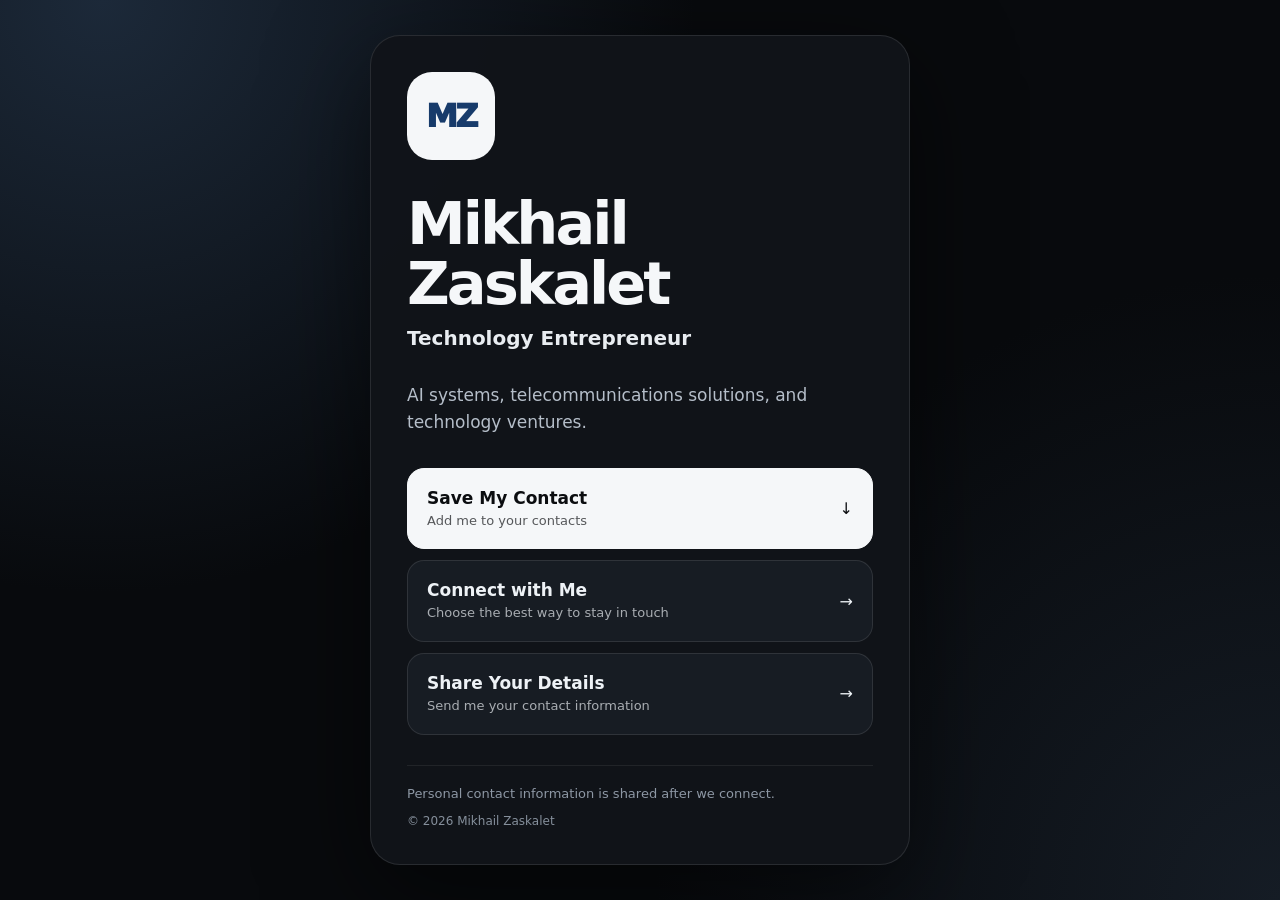
==== commit 1124022d: "Add files via upload" ====
--- a/index.html
+++ b/index.html
@@ -6,7 +6,7 @@
   <meta name="robots" content="noindex,nofollow,noarchive,nosnippet">
   <meta name="referrer" content="strict-origin-when-cross-origin">
   <meta name="theme-color" content="#080a0d">
-  <title>Mikhail Zaskalet — Digital Contact Card</title>
+  <title>Mikhail Zaskalet</title>
   <meta name="description" content="Privacy-first digital contact card for Mikhail Zaskalet.">
   <link rel="icon" href="favicon.svg" type="image/svg+xml">
   <style>
@@ -15,51 +15,40 @@
       font-family:Inter,ui-sans-serif,system-ui,-apple-system,BlinkMacSystemFont,"Segoe UI",sans-serif;
       color-scheme:dark;
       --bg:#080a0d;--panel:#111419;--panel2:#171c23;--text:#f5f7f9;
-      --muted:#9ba5b2;--line:rgba(255,255,255,.10);--accent:#f5f7f9
+      --muted:#9ba5b2;--line:rgba(255,255,255,.10)
     }
     html{background:var(--bg)}
     body{
       margin:0;min-height:100vh;color:var(--text);
       background:
-        radial-gradient(circle at 10% 0%,#1c2939 0,transparent 40%),
+        radial-gradient(circle at 8% 0%,#1c2939 0,transparent 40%),
         radial-gradient(circle at 100% 100%,#151c25 0,transparent 40%),
         var(--bg)
     }
     body.modal-open{overflow:hidden}
     .shell{min-height:100vh;display:grid;place-items:center;padding:24px}
     .card{
-      width:min(100%,610px);padding:38px;border:1px solid var(--line);border-radius:30px;
+      width:min(100%,540px);padding:36px;border:1px solid var(--line);border-radius:30px;
       background:rgba(17,20,25,.97);box-shadow:0 30px 100px rgba(0,0,0,.55)
     }
     .logo{
       width:88px;height:88px;border-radius:25px;display:grid;place-items:center;
-      margin-bottom:32px;background:#f5f7f9;color:#0b0d10;font-size:32px;font-weight:950;letter-spacing:-.075em
-    }
-    .eyebrow{margin:0 0 10px;color:#a3adba;font-size:12px;letter-spacing:.18em}
-    h1{margin:0;font-size:clamp(40px,8vw,60px);line-height:1.01;letter-spacing:-.05em}
+      margin-bottom:34px;background:#f5f7f9;color:#173b6b;font-size:32px;font-weight:950;letter-spacing:-.075em
+    }
+    h1{margin:0;font-size:clamp(40px,9vw,59px);line-height:1.01;letter-spacing:-.05em}
     .role{margin:12px 0 0;font-size:20px;font-weight:720;color:#e9edf1}
     .intro{margin:32px 0;color:#b5bec9;font-size:17px;line-height:1.6}
     button,a,input,textarea,select{font:inherit}
 
     .action{
       width:100%;display:flex;align-items:center;justify-content:space-between;gap:18px;
-      border-radius:16px;padding:17px 18px;text-decoration:none;text-align:left;transition:.16s ease
+      border-radius:17px;padding:19px 19px;text-decoration:none;text-align:left;transition:.16s ease
     }
     .action:hover{transform:translateY(-1px)}
     .action.primary{background:#f5f7f9;color:#0b0d10;border:1px solid #f5f7f9}
-    .action.secondary{margin-top:10px;background:#171c23;color:#eef2f6;border:1px solid var(--line);cursor:pointer}
+    .action.secondary{margin-top:11px;background:#171c23;color:#eef2f6;border:1px solid var(--line);cursor:pointer}
     .action.secondary:hover{background:#1c232d;border-color:rgba(255,255,255,.26)}
-    .action strong{display:block;font-size:16px}.action small{display:block;margin-top:4px;font-size:13px;opacity:.68;line-height:1.35}
-
-    .connect{margin-top:28px;padding-top:24px;border-top:1px solid var(--line)}
-    .connect h2{margin:0 0 6px;font-size:17px}
-    .connect p{margin:0 0 15px;color:#8993a0;font-size:13px}
-    .grid{display:grid;grid-template-columns:1fr 1fr;gap:10px}
-    .tile{
-      display:flex;align-items:center;gap:10px;padding:15px 16px;border:1px solid var(--line);
-      border-radius:14px;background:#171c23;color:#eef2f6;cursor:pointer;text-align:left;transition:.16s ease
-    }
-    .tile:hover{transform:translateY(-1px);background:#1c232d;border-color:rgba(255,255,255,.26)}
+    .action strong{display:block;font-size:17px}.action small{display:block;margin-top:4px;font-size:13px;opacity:.68;line-height:1.35}
 
     .privacy{margin:30px 0 0;padding-top:18px;border-top:1px solid rgba(255,255,255,.07);color:#8d97a4;font-size:13px;line-height:1.55}
     footer{margin-top:10px;color:#858f9b;font-size:12px}
@@ -70,7 +59,7 @@
     }
     .backdrop.open{display:flex}
     .sheet{
-      width:min(100%,610px);max-height:min(82vh,760px);overflow:auto;padding:22px;border-radius:26px 26px 22px 22px;
+      width:min(100%,560px);max-height:min(84vh,780px);overflow:auto;padding:22px;border-radius:26px 26px 22px 22px;
       background:#12161c;border:1px solid rgba(255,255,255,.12);box-shadow:0 28px 90px rgba(0,0,0,.62);
       transform:translateY(18px);opacity:0;animation:rise .18s ease forwards
     }
@@ -83,6 +72,14 @@
     .close{
       width:42px;height:42px;border:1px solid var(--line);border-radius:50%;background:#1a2028;color:#eef2f6;cursor:pointer
     }
+
+    .context-grid{display:grid;grid-template-columns:1fr 1fr;gap:10px}
+    .context-btn{
+      display:flex;align-items:center;gap:11px;padding:15px 16px;border:1px solid var(--line);
+      border-radius:14px;background:#181e26;color:#eef2f6;cursor:pointer;text-align:left
+    }
+    .context-btn:hover{background:#1d252f;border-color:rgba(255,255,255,.26)}
+
     .links{display:grid;gap:10px}
     .link{
       display:flex;align-items:center;justify-content:space-between;gap:14px;padding:15px 16px;
@@ -100,7 +97,6 @@
       width:100%;border:1px solid var(--line);background:#0f1318;color:#f3f6f9;border-radius:12px;
       padding:13px 14px;outline:none
     }
-    input:focus,textarea:focus,select:focus{border-color:rgba(255,255,255,.35);box-shadow:0 0 0 3px rgba(255,255,255,.05)}
     textarea{resize:vertical;min-height:100px}
     .submit{border:0;border-radius:14px;padding:15px 16px;background:#f5f7f9;color:#0b0d10;font-weight:800;cursor:pointer}
     .form-note{margin:12px 0 0;color:#7f8995;font-size:12px;line-height:1.5}
@@ -113,7 +109,7 @@
     .toast.show{transform:translate(-50%,0);opacity:1}
 
     @media(max-width:500px){
-      .card{padding:24px;border-radius:23px}.grid{grid-template-columns:1fr}h1{font-size:43px}
+      .card{padding:24px;border-radius:23px}.context-grid{grid-template-columns:1fr}h1{font-size:43px}
       .logo{width:78px;height:78px;font-size:29px}.sheet{padding:20px}
     }
   </style>
@@ -122,41 +118,32 @@
   <main class="shell">
     <section class="card">
       <div class="logo" aria-hidden="true">MZ</div>
-      <p class="eyebrow">DIGITAL CONTACT CARD</p>
       <h1>Mikhail Zaskalet</h1>
       <p class="role">Technology Entrepreneur</p>
       <p class="intro">AI systems, telecommunications solutions, and technology ventures.</p>
 
       <a id="saveContact" class="action primary" href="mikhail-zaskalet.vcf" download>
-        <span><strong>Save Contact</strong><small>Add me to your contacts</small></span>
+        <span><strong>Save My Contact</strong><small>Add me to your contacts</small></span>
         <span aria-hidden="true">↓</span>
       </a>
 
-      <button id="shareContact" class="action secondary" type="button">
-        <span><strong>Share your contact</strong><small>Send me your details securely</small></span>
+      <button id="connectButton" class="action secondary" type="button">
+        <span><strong>Connect with Me</strong><small>Choose the best way to stay in touch</small></span>
         <span aria-hidden="true">→</span>
       </button>
 
-      <section class="connect">
-        <h2>Choose how you'd like to connect</h2>
-        <p>Select the context that fits best.</p>
-        <div class="grid">
-          <button class="tile" data-category="business" type="button">💼 <span>Business</span></button>
-          <button class="tile" data-category="interests" type="button">🎯 <span>Interests</span></button>
-          <button class="tile" data-category="radio" type="button">📡 <span>Amateur Radio</span></button>
-          <button class="tile" data-category="gaming" type="button">🎮 <span>Gaming</span></button>
-          <button class="tile" data-category="personal" type="button">🤝 <span>Personal</span></button>
-          <button class="tile" data-category="general" type="button">✉ <span>General</span></button>
-        </div>
-      </section>
-
-      <p class="privacy">Personal contact details are available after we connect.</p>
+      <button id="shareButton" class="action secondary" type="button">
+        <span><strong>Share Your Details</strong><small>Send me your contact information</small></span>
+        <span aria-hidden="true">→</span>
+      </button>
+
+      <p class="privacy">Personal contact information is shared after we connect.</p>
       <footer>© 2026 Mikhail Zaskalet</footer>
     </section>
   </main>
 
   <div id="backdrop" class="backdrop" aria-hidden="true">
-    <section id="sheet" class="sheet" role="dialog" aria-modal="true" aria-labelledby="sheetTitle">
+    <section class="sheet" role="dialog" aria-modal="true" aria-labelledby="sheetTitle">
       <div class="grabber"></div>
       <div id="sheetContent"></div>
     </section>
@@ -164,15 +151,15 @@
 
   <div id="toast" class="toast">Contact card opened</div>
 
-  <script src="contacts-v8.js"></script>
+  <script src="contacts-v9.js"></script>
   <script>
-    const C = window.ZASKALET_CONTACTS || {};
-    const backdrop = document.getElementById("backdrop");
-    const content = document.getElementById("sheetContent");
-    const toast = document.getElementById("toast");
+    const C=window.ZASKALET_CONTACTS||{};
+    const backdrop=document.getElementById("backdrop");
+    const content=document.getElementById("sheetContent");
+    const toast=document.getElementById("toast");
 
     function openSheet(html){
-      content.innerHTML = html;
+      content.innerHTML=html;
       backdrop.classList.add("open");
       backdrop.setAttribute("aria-hidden","false");
       document.body.classList.add("modal-open");
@@ -186,7 +173,7 @@
     backdrop.addEventListener("click",e=>{if(e.target===backdrop)closeSheet()});
     document.addEventListener("keydown",e=>{if(e.key==="Escape")closeSheet()});
 
-    function ext(href){return href && !href.startsWith("mailto:") ? ' target="_blank" rel="noopener noreferrer"' : ""}
+    function ext(href){return href&&!href.startsWith("mailto:")?' target="_blank" rel="noopener noreferrer"':""}
     function link(icon,label,note,href){
       if(!href)return "";
       return `<a class="link" href="${href}"${ext(href)}><span class="link-main"><span>${icon}</span><span><span class="label">${label}</span><span class="note">${note||""}</span></span></span><span>↗</span></a>`;
@@ -196,90 +183,91 @@
       return `<div class="fact"><span>${label}</span><span>${value}</span></div>`;
     }
 
-    const categories = {
-      business:{
-        kicker:"BUSINESS",title:"Professional contact",
-        desc:"For projects, partnerships, investment, and professional conversations.",
-        body:()=>[
-          link("in","LinkedIn","Professional profile",C.linkedin),
-          link("✉","Email",C.email||"",C.email?`mailto:${C.email}`:""),
-          link("◉","WhatsApp","Direct message",C.whatsapp)
-        ].join("")
-      },
-      interests:{
-        kicker:"INTERESTS",title:"Shared interests",
-        desc:"For technology, AI, engineering, and other shared interests.",
-        body:()=>[
-          link("◈","Discord","Connect on Discord",C.discord),
-          link("➤","Telegram","@Mikhail_nnn",C.telegram),
-          link("✉","Email",C.email||"",C.email?`mailto:${C.email}`:"")
-        ].join("")
-      },
-      radio:{
-        kicker:"AMATEUR RADIO",title:"On the air",
-        desc:"For amateur radio contacts and radio-related conversations.",
-        body:()=>[
-          fact("Callsign",C.callsign),
-          link("◉","QRZ.com",C.callsign||"",C.qrz),
-          link("✉","Email",C.email||"",C.email?`mailto:${C.email}`:"")
-        ].join("")
-      },
-      gaming:{
-        kicker:"GAMING",title:"Gaming contact",
-        desc:"For PUBG, esports, gaming communities, and related projects.",
-        body:()=>[
-          fact("Nickname",C.gamingNickname),
-          link("◈","Discord","Connect on Discord",C.discord),
-          link("✉","Email",C.email||"",C.email?`mailto:${C.email}`:"")
-        ].join("")
-      },
-      personal:{
-        kicker:"PERSONAL",title:"Stay in touch",
-        desc:"For friends and personal connections.",
-        body:()=>[
-          link("➤","Telegram","@Mikhail_nnn",C.telegram),
-          link("◉","WhatsApp","Direct message",C.whatsapp),
-          link("◎","Instagram","Social profile",C.instagram),
-          link("f","Facebook","Social profile",C.facebook)
-        ].join("")
-      },
-      general:{
-        kicker:"GENERAL",title:"Get in touch",
-        desc:"For anything that does not fit the categories above.",
-        body:()=>link("✉","Email",C.email||"",C.email?`mailto:${C.email}`:"")
-      }
+    const categories={
+      business:{kicker:"BUSINESS",title:"Professional contact",desc:"For projects, partnerships, investment, and professional conversations.",body:()=>[
+        link("in","LinkedIn","Professional profile",C.linkedin),
+        link("✉","Email",C.email||"",C.email?`mailto:${C.email}`:""),
+        link("◉","WhatsApp","Direct message",C.whatsapp)
+      ].join("")},
+      colleague:{kicker:"FORMER COLLEAGUE",title:"Reconnect",desc:"For people I have worked with before.",body:()=>[
+        link("in","LinkedIn","Professional profile",C.linkedin),
+        link("✉","Email",C.email||"",C.email?`mailto:${C.email}`:""),
+        link("◉","WhatsApp","Direct message",C.whatsapp)
+      ].join("")},
+      radio:{kicker:"AMATEUR RADIO",title:"On the air",desc:"For amateur radio contacts and radio-related conversations.",body:()=>[
+        fact("Callsign",C.callsign),
+        link("◉","QRZ.com",C.callsign||"",C.qrz),
+        link("✉","Email",C.email||"",C.email?`mailto:${C.email}`:"")
+      ].join("")},
+      gaming:{kicker:"GAMING",title:"Gaming contact",desc:"For PUBG, esports, gaming communities, and related projects.",body:()=>[
+        fact("Nickname",C.gamingNickname),
+        link("◈","Discord","Connect on Discord",C.discord),
+        link("✉","Email",C.email||"",C.email?`mailto:${C.email}`:"")
+      ].join("")},
+      interests:{kicker:"SHARED INTERESTS",title:"Shared interests",desc:"For technology, AI, engineering, and other common interests.",body:()=>[
+        link("◈","Discord","Connect on Discord",C.discord),
+        link("➤","Telegram","@Mikhail_nnn",C.telegram),
+        link("✉","Email",C.email||"",C.email?`mailto:${C.email}`:"")
+      ].join("")},
+      personal:{kicker:"PERSONAL",title:"Stay in touch",desc:"For friends and personal connections.",body:()=>[
+        link("➤","Telegram","@Mikhail_nnn",C.telegram),
+        link("◉","WhatsApp","Direct message",C.whatsapp),
+        link("◎","Instagram","Social profile",C.instagram),
+        link("f","Facebook","Social profile",C.facebook)
+      ].join("")},
+      other:{kicker:"OTHER",title:"Get in touch",desc:"For anything that does not fit the categories above.",body:()=>[
+        link("✉","Email",C.email||"",C.email?`mailto:${C.email}`:"")
+      ].join("")}
     };
 
-    document.querySelectorAll("[data-category]").forEach(btn=>{
-      btn.addEventListener("click",()=>{
-        const c=categories[btn.dataset.category];
-        const body=c.body() || `<div class="empty">Contact links for this section will be added shortly.</div>`;
-        openSheet(`
-          <div class="sheet-head">
-            <div><p class="kicker">${c.kicker}</p><h2 id="sheetTitle">${c.title}</h2></div>
-            <button class="close" type="button" data-close aria-label="Close">×</button>
-          </div>
-          <p class="desc">${c.desc}</p>
-          <div class="links">${body}</div>
-        `);
-      });
-    });
-
-    document.getElementById("shareContact").addEventListener("click",()=>{
+    function openCategory(key){
+      const c=categories[key];
+      const body=c.body()||`<div class="empty">Contact links for this section will be added shortly.</div>`;
       openSheet(`
         <div class="sheet-head">
-          <div><p class="kicker">SHARE YOUR CONTACT</p><h2 id="sheetTitle">Nice to meet you!</h2></div>
+          <div><p class="kicker">${c.kicker}</p><h2 id="sheetTitle">${c.title}</h2></div>
           <button class="close" type="button" data-close aria-label="Close">×</button>
         </div>
-        <p class="desc">Send me the details you would like me to keep.</p>
+        <p class="desc">${c.desc}</p>
+        <div class="links">${body}</div>
+      `);
+    }
+
+    document.getElementById("connectButton").addEventListener("click",()=>{
+      openSheet(`
+        <div class="sheet-head">
+          <div><p class="kicker">CONNECT WITH ME</p><h2 id="sheetTitle">How do you know me?</h2></div>
+          <button class="close" type="button" data-close aria-label="Close">×</button>
+        </div>
+        <p class="desc">Choose the context that fits best.</p>
+        <div class="context-grid">
+          <button class="context-btn" data-category="business">💼 <span>Business</span></button>
+          <button class="context-btn" data-category="colleague">🏢 <span>Former colleague</span></button>
+          <button class="context-btn" data-category="radio">📡 <span>Amateur Radio</span></button>
+          <button class="context-btn" data-category="gaming">🎮 <span>Gaming</span></button>
+          <button class="context-btn" data-category="interests">🎯 <span>Shared interests</span></button>
+          <button class="context-btn" data-category="personal">🤝 <span>Personal</span></button>
+          <button class="context-btn" data-category="other">✉ <span>Other</span></button>
+        </div>
+      `);
+      content.querySelectorAll("[data-category]").forEach(b=>b.addEventListener("click",()=>openCategory(b.dataset.category)));
+    });
+
+    document.getElementById("shareButton").addEventListener("click",()=>{
+      openSheet(`
+        <div class="sheet-head">
+          <div><p class="kicker">SHARE YOUR DETAILS</p><h2 id="sheetTitle">Nice to meet you!</h2></div>
+          <button class="close" type="button" data-close aria-label="Close">×</button>
+        </div>
+        <p class="desc">Send me the contact details you would like me to keep.</p>
         <form id="shareForm">
           <label>Name *<input name="name" type="text" autocomplete="name" required></label>
           <label>Company / Organization<input name="company" type="text" autocomplete="organization"></label>
           <label>Email or messenger *<input name="contact" type="text" required></label>
-          <label>Context
+          <label>How do you know me?
             <select name="context">
-              <option>Business</option><option>Interests</option><option>Amateur Radio</option>
-              <option>Gaming</option><option>Personal</option><option>General</option>
+              <option>Business</option><option>Former colleague</option><option>Amateur Radio</option>
+              <option>Gaming</option><option>Shared interests</option><option>Personal</option><option>Other</option>
             </select>
           </label>
           <label>Message<textarea name="message"></textarea></label>
@@ -290,7 +278,7 @@
       document.getElementById("shareForm").addEventListener("submit",e=>{
         e.preventDefault();
         const d=new FormData(e.currentTarget);
-        const subject=`New contact — ${d.get("context")||"General"}`;
+        const subject=`New contact — ${d.get("context")||"Other"}`;
         const body=[
           `Name: ${d.get("name")||""}`,
           `Company / Organization: ${d.get("company")||""}`,
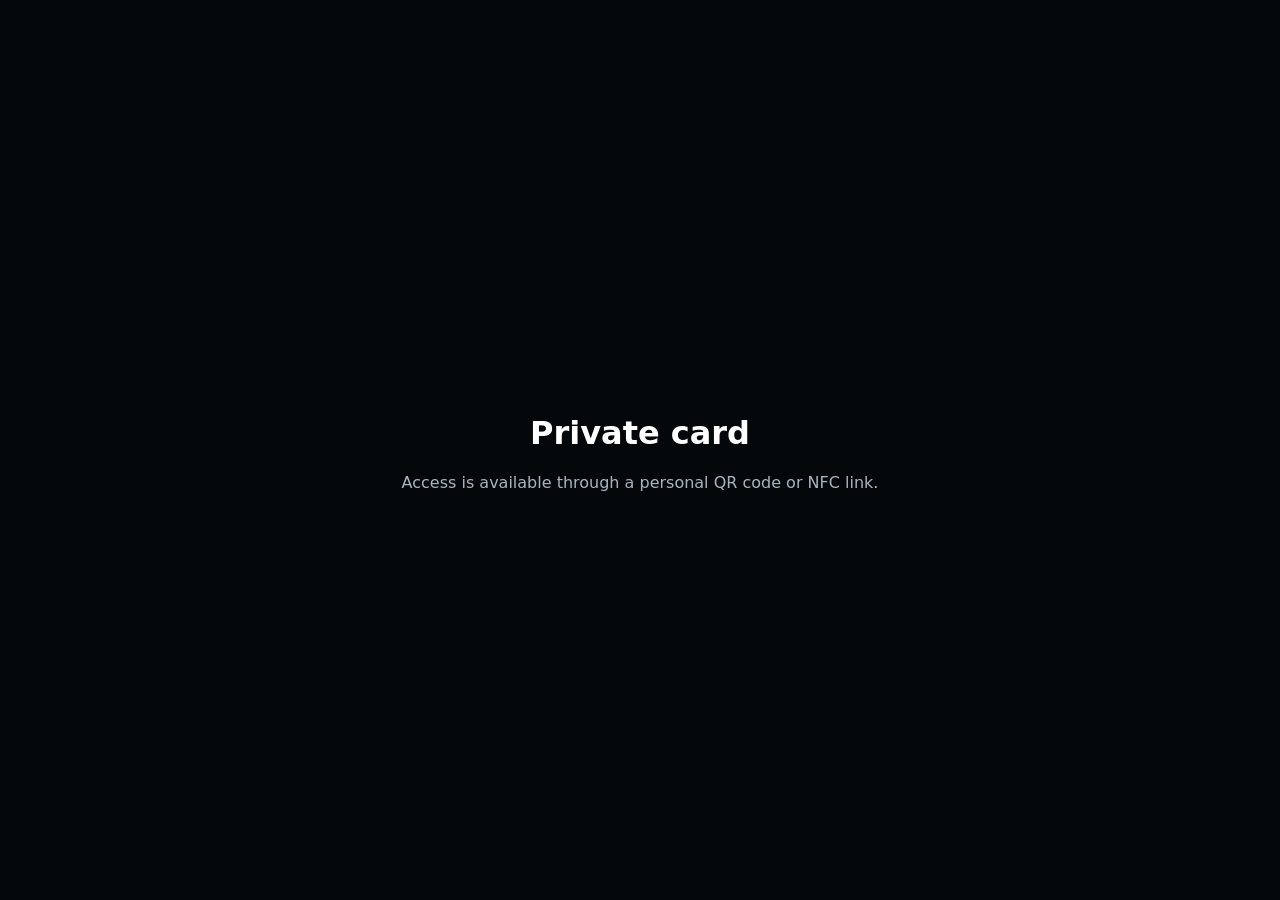
==== commit bcade6eb: "Add files via upload" ====
--- a/index.html
+++ b/index.html
@@ -1,301 +1,5 @@
-<!doctype html>
-<html lang="en">
-<head>
-  <meta charset="utf-8">
-  <meta name="viewport" content="width=device-width,initial-scale=1,viewport-fit=cover">
-  <meta name="robots" content="noindex,nofollow,noarchive,nosnippet">
-  <meta name="referrer" content="strict-origin-when-cross-origin">
-  <meta name="theme-color" content="#080a0d">
-  <title>Mikhail Zaskalet</title>
-  <meta name="description" content="Privacy-first digital contact card for Mikhail Zaskalet.">
-  <link rel="icon" href="favicon.svg" type="image/svg+xml">
-  <style>
-    *{box-sizing:border-box}
-    :root{
-      font-family:Inter,ui-sans-serif,system-ui,-apple-system,BlinkMacSystemFont,"Segoe UI",sans-serif;
-      color-scheme:dark;
-      --bg:#080a0d;--panel:#111419;--panel2:#171c23;--text:#f5f7f9;
-      --muted:#9ba5b2;--line:rgba(255,255,255,.10)
-    }
-    html{background:var(--bg)}
-    body{
-      margin:0;min-height:100vh;color:var(--text);
-      background:
-        radial-gradient(circle at 8% 0%,#1c2939 0,transparent 40%),
-        radial-gradient(circle at 100% 100%,#151c25 0,transparent 40%),
-        var(--bg)
-    }
-    body.modal-open{overflow:hidden}
-    .shell{min-height:100vh;display:grid;place-items:center;padding:24px}
-    .card{
-      width:min(100%,540px);padding:36px;border:1px solid var(--line);border-radius:30px;
-      background:rgba(17,20,25,.97);box-shadow:0 30px 100px rgba(0,0,0,.55)
-    }
-    .logo{
-      width:88px;height:88px;border-radius:25px;display:grid;place-items:center;
-      margin-bottom:34px;background:#f5f7f9;color:#173b6b;font-size:32px;font-weight:950;letter-spacing:-.075em
-    }
-    h1{margin:0;font-size:clamp(40px,9vw,59px);line-height:1.01;letter-spacing:-.05em}
-    .role{margin:12px 0 0;font-size:20px;font-weight:720;color:#e9edf1}
-    .intro{margin:32px 0;color:#b5bec9;font-size:17px;line-height:1.6}
-    button,a,input,textarea,select{font:inherit}
-
-    .action{
-      width:100%;display:flex;align-items:center;justify-content:space-between;gap:18px;
-      border-radius:17px;padding:19px 19px;text-decoration:none;text-align:left;transition:.16s ease
-    }
-    .action:hover{transform:translateY(-1px)}
-    .action.primary{background:#f5f7f9;color:#0b0d10;border:1px solid #f5f7f9}
-    .action.secondary{margin-top:11px;background:#171c23;color:#eef2f6;border:1px solid var(--line);cursor:pointer}
-    .action.secondary:hover{background:#1c232d;border-color:rgba(255,255,255,.26)}
-    .action strong{display:block;font-size:17px}.action small{display:block;margin-top:4px;font-size:13px;opacity:.68;line-height:1.35}
-
-    .privacy{margin:30px 0 0;padding-top:18px;border-top:1px solid rgba(255,255,255,.07);color:#8d97a4;font-size:13px;line-height:1.55}
-    footer{margin-top:10px;color:#858f9b;font-size:12px}
-
-    .backdrop{
-      position:fixed;inset:0;display:none;align-items:flex-end;justify-content:center;padding:16px;
-      background:rgba(0,0,0,.58);backdrop-filter:blur(7px);z-index:20
-    }
-    .backdrop.open{display:flex}
-    .sheet{
-      width:min(100%,560px);max-height:min(84vh,780px);overflow:auto;padding:22px;border-radius:26px 26px 22px 22px;
-      background:#12161c;border:1px solid rgba(255,255,255,.12);box-shadow:0 28px 90px rgba(0,0,0,.62);
-      transform:translateY(18px);opacity:0;animation:rise .18s ease forwards
-    }
-    @keyframes rise{to{transform:translateY(0);opacity:1}}
-    .grabber{width:44px;height:4px;border-radius:99px;background:#48515d;margin:0 auto 18px}
-    .sheet-head{display:flex;justify-content:space-between;align-items:flex-start;gap:16px}
-    .kicker{margin:0 0 8px;color:#9ca6b3;font-size:11px;letter-spacing:.17em}
-    .sheet h2{margin:0;font-size:26px;letter-spacing:-.03em}
-    .sheet .desc{margin:12px 0 18px;color:#aeb7c2;line-height:1.55}
-    .close{
-      width:42px;height:42px;border:1px solid var(--line);border-radius:50%;background:#1a2028;color:#eef2f6;cursor:pointer
-    }
-
-    .context-grid{display:grid;grid-template-columns:1fr 1fr;gap:10px}
-    .context-btn{
-      display:flex;align-items:center;gap:11px;padding:15px 16px;border:1px solid var(--line);
-      border-radius:14px;background:#181e26;color:#eef2f6;cursor:pointer;text-align:left
-    }
-    .context-btn:hover{background:#1d252f;border-color:rgba(255,255,255,.26)}
-
-    .links{display:grid;gap:10px}
-    .link{
-      display:flex;align-items:center;justify-content:space-between;gap:14px;padding:15px 16px;
-      border:1px solid var(--line);border-radius:14px;background:#181e26;color:#eef2f6;text-decoration:none
-    }
-    .link:hover{background:#1d252f;border-color:rgba(255,255,255,.26)}
-    .link-main{display:flex;align-items:center;gap:11px}.label{display:block;font-weight:720}.note{display:block;color:#8d97a4;font-size:13px;margin-top:2px}
-    .fact{display:flex;justify-content:space-between;gap:15px;padding:14px 15px;margin-bottom:10px;border-radius:14px;border:1px solid var(--line);background:#10141a}
-    .fact span:first-child{color:#8d97a4}.fact span:last-child{font-weight:720}
-    .empty{padding:16px;border:1px dashed rgba(255,255,255,.15);border-radius:14px;color:#909aa6}
-
-    form{display:grid;gap:14px}
-    label{display:grid;gap:7px;color:#dde3e9;font-size:14px}
-    input,textarea,select{
-      width:100%;border:1px solid var(--line);background:#0f1318;color:#f3f6f9;border-radius:12px;
-      padding:13px 14px;outline:none
-    }
-    textarea{resize:vertical;min-height:100px}
-    .submit{border:0;border-radius:14px;padding:15px 16px;background:#f5f7f9;color:#0b0d10;font-weight:800;cursor:pointer}
-    .form-note{margin:12px 0 0;color:#7f8995;font-size:12px;line-height:1.5}
-
-    .toast{
-      position:fixed;left:50%;bottom:24px;transform:translate(-50%,20px);opacity:0;
-      background:#f5f7f9;color:#0b0d10;padding:12px 16px;border-radius:999px;font-weight:750;
-      box-shadow:0 12px 40px rgba(0,0,0,.4);z-index:40;pointer-events:none;transition:.2s ease
-    }
-    .toast.show{transform:translate(-50%,0);opacity:1}
-
-    @media(max-width:500px){
-      .card{padding:24px;border-radius:23px}.context-grid{grid-template-columns:1fr}h1{font-size:43px}
-      .logo{width:78px;height:78px;font-size:29px}.sheet{padding:20px}
-    }
-  </style>
-</head>
-<body>
-  <main class="shell">
-    <section class="card">
-      <div class="logo" aria-hidden="true">MZ</div>
-      <h1>Mikhail Zaskalet</h1>
-      <p class="role">Technology Entrepreneur</p>
-      <p class="intro">AI systems, telecommunications solutions, and technology ventures.</p>
-
-      <a id="saveContact" class="action primary" href="mikhail-zaskalet.vcf" download>
-        <span><strong>Save My Contact</strong><small>Add me to your contacts</small></span>
-        <span aria-hidden="true">↓</span>
-      </a>
-
-      <button id="connectButton" class="action secondary" type="button">
-        <span><strong>Connect with Me</strong><small>Choose the best way to stay in touch</small></span>
-        <span aria-hidden="true">→</span>
-      </button>
-
-      <button id="shareButton" class="action secondary" type="button">
-        <span><strong>Share Your Details</strong><small>Send me your contact information</small></span>
-        <span aria-hidden="true">→</span>
-      </button>
-
-      <p class="privacy">Personal contact information is shared after we connect.</p>
-      <footer>© 2026 Mikhail Zaskalet</footer>
-    </section>
-  </main>
-
-  <div id="backdrop" class="backdrop" aria-hidden="true">
-    <section class="sheet" role="dialog" aria-modal="true" aria-labelledby="sheetTitle">
-      <div class="grabber"></div>
-      <div id="sheetContent"></div>
-    </section>
-  </div>
-
-  <div id="toast" class="toast">Contact card opened</div>
-
-  <script src="contacts-v9.js"></script>
-  <script>
-    const C=window.ZASKALET_CONTACTS||{};
-    const backdrop=document.getElementById("backdrop");
-    const content=document.getElementById("sheetContent");
-    const toast=document.getElementById("toast");
-
-    function openSheet(html){
-      content.innerHTML=html;
-      backdrop.classList.add("open");
-      backdrop.setAttribute("aria-hidden","false");
-      document.body.classList.add("modal-open");
-      content.querySelectorAll("[data-close]").forEach(b=>b.addEventListener("click",closeSheet));
-    }
-    function closeSheet(){
-      backdrop.classList.remove("open");
-      backdrop.setAttribute("aria-hidden","true");
-      document.body.classList.remove("modal-open");
-    }
-    backdrop.addEventListener("click",e=>{if(e.target===backdrop)closeSheet()});
-    document.addEventListener("keydown",e=>{if(e.key==="Escape")closeSheet()});
-
-    function ext(href){return href&&!href.startsWith("mailto:")?' target="_blank" rel="noopener noreferrer"':""}
-    function link(icon,label,note,href){
-      if(!href)return "";
-      return `<a class="link" href="${href}"${ext(href)}><span class="link-main"><span>${icon}</span><span><span class="label">${label}</span><span class="note">${note||""}</span></span></span><span>↗</span></a>`;
-    }
-    function fact(label,value){
-      if(!value)return "";
-      return `<div class="fact"><span>${label}</span><span>${value}</span></div>`;
-    }
-
-    const categories={
-      business:{kicker:"BUSINESS",title:"Professional contact",desc:"For projects, partnerships, investment, and professional conversations.",body:()=>[
-        link("in","LinkedIn","Professional profile",C.linkedin),
-        link("✉","Email",C.email||"",C.email?`mailto:${C.email}`:""),
-        link("◉","WhatsApp","Direct message",C.whatsapp)
-      ].join("")},
-      colleague:{kicker:"FORMER COLLEAGUE",title:"Reconnect",desc:"For people I have worked with before.",body:()=>[
-        link("in","LinkedIn","Professional profile",C.linkedin),
-        link("✉","Email",C.email||"",C.email?`mailto:${C.email}`:""),
-        link("◉","WhatsApp","Direct message",C.whatsapp)
-      ].join("")},
-      radio:{kicker:"AMATEUR RADIO",title:"On the air",desc:"For amateur radio contacts and radio-related conversations.",body:()=>[
-        fact("Callsign",C.callsign),
-        link("◉","QRZ.com",C.callsign||"",C.qrz),
-        link("✉","Email",C.email||"",C.email?`mailto:${C.email}`:"")
-      ].join("")},
-      gaming:{kicker:"GAMING",title:"Gaming contact",desc:"For PUBG, esports, gaming communities, and related projects.",body:()=>[
-        fact("Nickname",C.gamingNickname),
-        link("◈","Discord","Connect on Discord",C.discord),
-        link("✉","Email",C.email||"",C.email?`mailto:${C.email}`:"")
-      ].join("")},
-      interests:{kicker:"SHARED INTERESTS",title:"Shared interests",desc:"For technology, AI, engineering, and other common interests.",body:()=>[
-        link("◈","Discord","Connect on Discord",C.discord),
-        link("➤","Telegram","@Mikhail_nnn",C.telegram),
-        link("✉","Email",C.email||"",C.email?`mailto:${C.email}`:"")
-      ].join("")},
-      personal:{kicker:"PERSONAL",title:"Stay in touch",desc:"For friends and personal connections.",body:()=>[
-        link("➤","Telegram","@Mikhail_nnn",C.telegram),
-        link("◉","WhatsApp","Direct message",C.whatsapp),
-        link("◎","Instagram","Social profile",C.instagram),
-        link("f","Facebook","Social profile",C.facebook)
-      ].join("")},
-      other:{kicker:"OTHER",title:"Get in touch",desc:"For anything that does not fit the categories above.",body:()=>[
-        link("✉","Email",C.email||"",C.email?`mailto:${C.email}`:"")
-      ].join("")}
-    };
-
-    function openCategory(key){
-      const c=categories[key];
-      const body=c.body()||`<div class="empty">Contact links for this section will be added shortly.</div>`;
-      openSheet(`
-        <div class="sheet-head">
-          <div><p class="kicker">${c.kicker}</p><h2 id="sheetTitle">${c.title}</h2></div>
-          <button class="close" type="button" data-close aria-label="Close">×</button>
-        </div>
-        <p class="desc">${c.desc}</p>
-        <div class="links">${body}</div>
-      `);
-    }
-
-    document.getElementById("connectButton").addEventListener("click",()=>{
-      openSheet(`
-        <div class="sheet-head">
-          <div><p class="kicker">CONNECT WITH ME</p><h2 id="sheetTitle">How do you know me?</h2></div>
-          <button class="close" type="button" data-close aria-label="Close">×</button>
-        </div>
-        <p class="desc">Choose the context that fits best.</p>
-        <div class="context-grid">
-          <button class="context-btn" data-category="business">💼 <span>Business</span></button>
-          <button class="context-btn" data-category="colleague">🏢 <span>Former colleague</span></button>
-          <button class="context-btn" data-category="radio">📡 <span>Amateur Radio</span></button>
-          <button class="context-btn" data-category="gaming">🎮 <span>Gaming</span></button>
-          <button class="context-btn" data-category="interests">🎯 <span>Shared interests</span></button>
-          <button class="context-btn" data-category="personal">🤝 <span>Personal</span></button>
-          <button class="context-btn" data-category="other">✉ <span>Other</span></button>
-        </div>
-      `);
-      content.querySelectorAll("[data-category]").forEach(b=>b.addEventListener("click",()=>openCategory(b.dataset.category)));
-    });
-
-    document.getElementById("shareButton").addEventListener("click",()=>{
-      openSheet(`
-        <div class="sheet-head">
-          <div><p class="kicker">SHARE YOUR DETAILS</p><h2 id="sheetTitle">Nice to meet you!</h2></div>
-          <button class="close" type="button" data-close aria-label="Close">×</button>
-        </div>
-        <p class="desc">Send me the contact details you would like me to keep.</p>
-        <form id="shareForm">
-          <label>Name *<input name="name" type="text" autocomplete="name" required></label>
-          <label>Company / Organization<input name="company" type="text" autocomplete="organization"></label>
-          <label>Email or messenger *<input name="contact" type="text" required></label>
-          <label>How do you know me?
-            <select name="context">
-              <option>Business</option><option>Former colleague</option><option>Amateur Radio</option>
-              <option>Gaming</option><option>Shared interests</option><option>Personal</option><option>Other</option>
-            </select>
-          </label>
-          <label>Message<textarea name="message"></textarea></label>
-          <button class="submit" type="submit">Send</button>
-        </form>
-        <p class="form-note">Your email app will open with a prepared message. Nothing is stored on this website.</p>
-      `);
-      document.getElementById("shareForm").addEventListener("submit",e=>{
-        e.preventDefault();
-        const d=new FormData(e.currentTarget);
-        const subject=`New contact — ${d.get("context")||"Other"}`;
-        const body=[
-          `Name: ${d.get("name")||""}`,
-          `Company / Organization: ${d.get("company")||""}`,
-          `Email or messenger: ${d.get("contact")||""}`,
-          `Context: ${d.get("context")||""}`,
-          "",
-          "Message:",
-          `${d.get("message")||""}`
-        ].join("\n");
-        window.location.href=`mailto:${C.email||"m@zaskalet.com"}?subject=${encodeURIComponent(subject)}&body=${encodeURIComponent(body)}`;
-      });
-    });
-
-    document.getElementById("saveContact").addEventListener("click",()=>{
-      toast.classList.add("show");
-      setTimeout(()=>toast.classList.remove("show"),1800);
-    });
-  </script>
-</body>
-</html>
+<!doctype html><html lang="en"><head>
+<meta charset="utf-8"><meta name="robots" content="noindex,nofollow,noarchive,nosnippet">
+<meta name="viewport" content="width=device-width,initial-scale=1">
+<title>Private</title><style>body{margin:0;min-height:100vh;display:grid;place-items:center;background:#05080b;color:#aab4c1;font:16px system-ui}main{text-align:center}</style>
+</head><body><main><h1 style="color:#fff">Private card</h1><p>Access is available through a personal QR code or NFC link.</p></main></body></html>
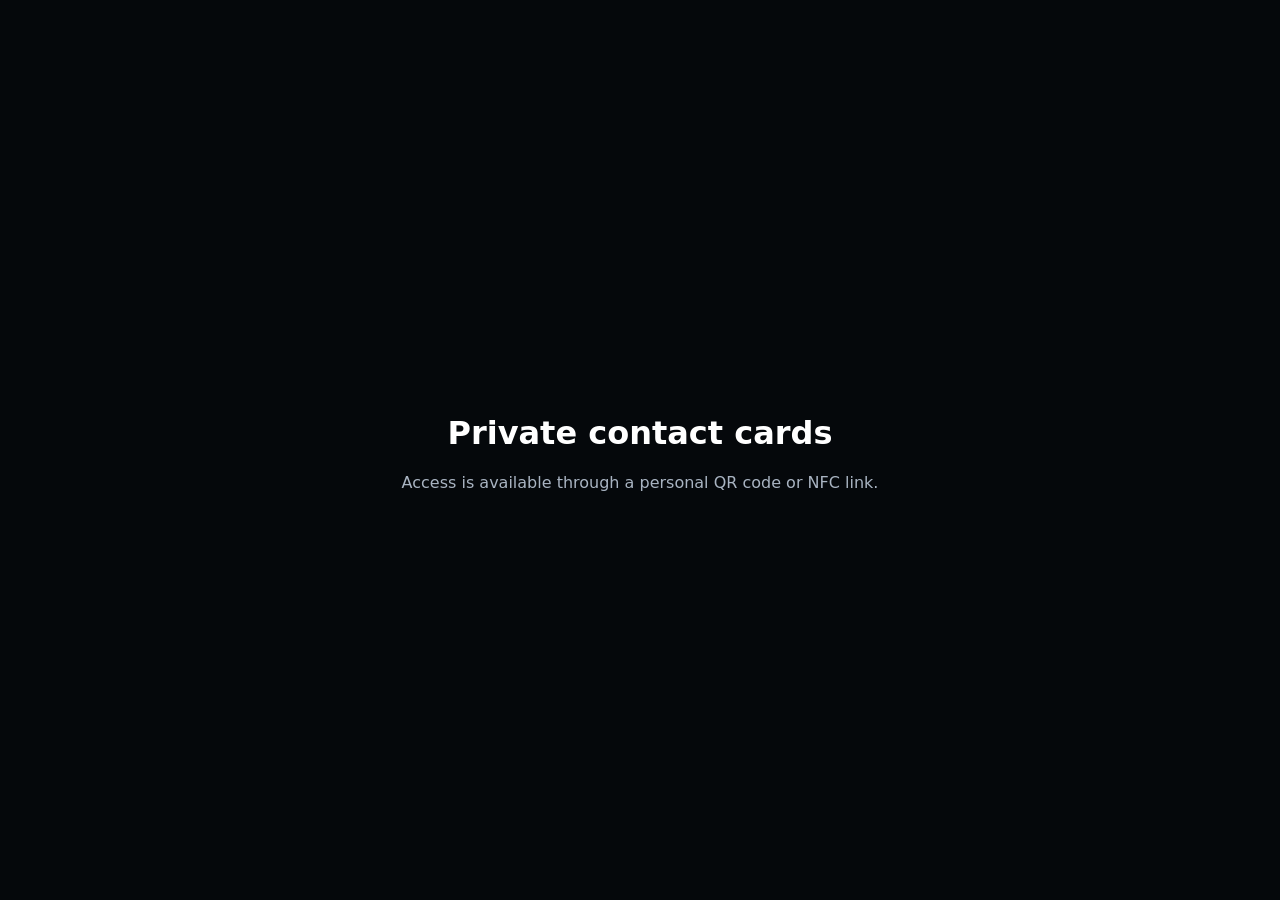
==== commit 047035de: "Add files via upload" ====
--- a/index.html
+++ b/index.html
@@ -1,5 +1 @@
-<!doctype html><html lang="en"><head>
-<meta charset="utf-8"><meta name="robots" content="noindex,nofollow,noarchive,nosnippet">
-<meta name="viewport" content="width=device-width,initial-scale=1">
-<title>Private</title><style>body{margin:0;min-height:100vh;display:grid;place-items:center;background:#05080b;color:#aab4c1;font:16px system-ui}main{text-align:center}</style>
-</head><body><main><h1 style="color:#fff">Private card</h1><p>Access is available through a personal QR code or NFC link.</p></main></body></html>+<!doctype html><html><head><meta charset="utf-8"><meta name="robots" content="noindex,nofollow"><meta name="viewport" content="width=device-width,initial-scale=1"><title>Private contact cards</title><style>body{margin:0;min-height:100vh;display:grid;place-items:center;background:#05080b;color:#a9b4c2;font:16px system-ui}main{text-align:center;padding:24px}h1{color:#fff}</style></head><body><main><h1>Private contact cards</h1><p>Access is available through a personal QR code or NFC link.</p></main></body></html>
